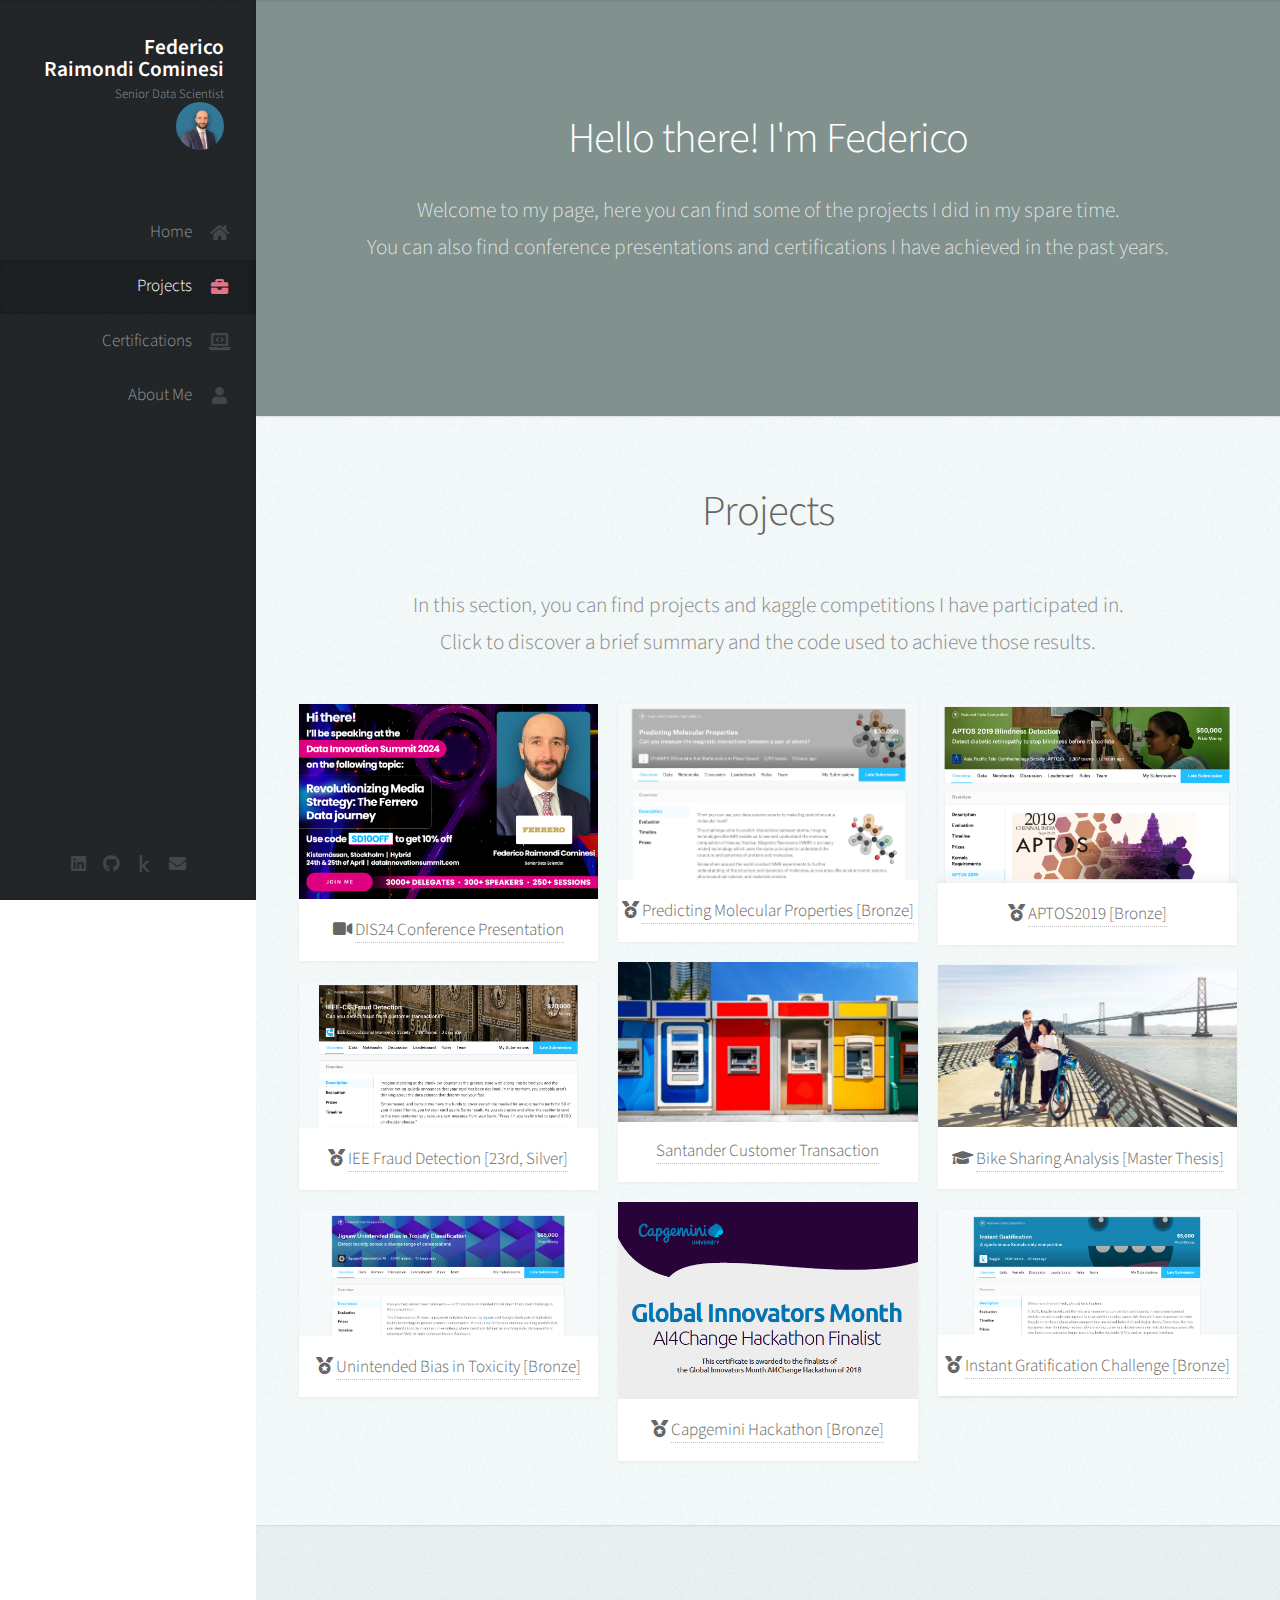
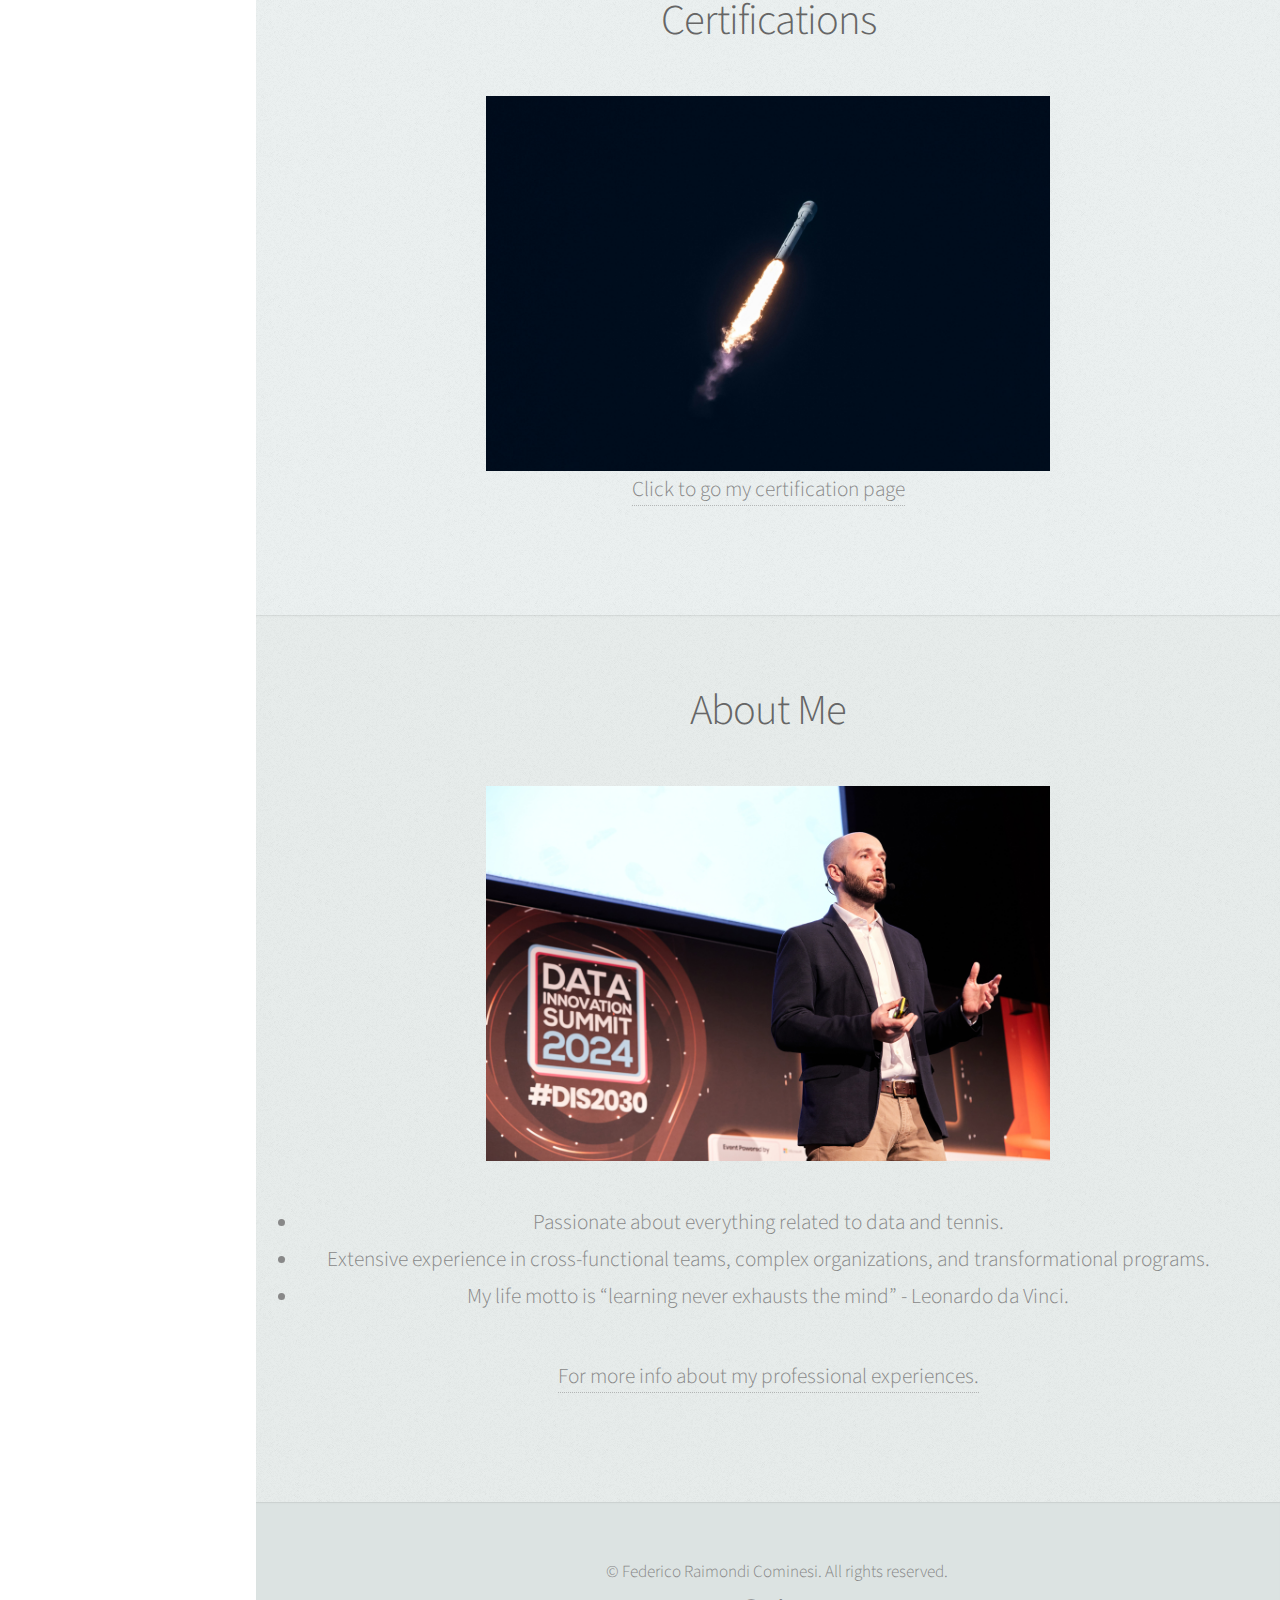
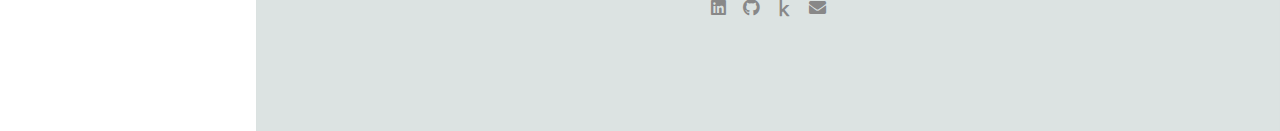
==== index.html @ 2cab25e7 "updated toggle" ====
<!DOCTYPE HTML>
<!--
	FRC's Portfolio by Federico Raimondi Cominesi.
-->
<html>
	<head>
		<title>FRC's Portfolio</title>
		<meta charset="utf-8" />
		<meta name="viewport" content="width=device-width, initial-scale=1, user-scalable=no" />
		<link rel="stylesheet" href="assets/css/main.css" />
		<link rel="icon" href="assets/images/favicon.ico" type="image/x-icon" />
	</head>
	<body class="is-preload">

		<!-- Header -->
			<div id="header">

				<div class="top">

					<!-- Logo -->
						<div id="logo">
							<h1 id="title">
								Federico <br />
								Raimondi
								Cominesi
							</h1>
							<p>Senior Data Scientist</p>
							
							<span class="image avatar48"><img src="images/frc_pic.JPG" alt="" /></span>
						</div>

					<!-- Nav -->
						<nav id="nav">
							<ul>
								<li><a href="#top" id="top-link"><span class="icon solid fa-home">Home</span></a></li>
								<li><a href="#portfolio" id="portfolio-link"><span class="icon solid fa-briefcase">Projects</span></a></li>
								<li><a href="#certification" id="certification-link"><span class="icon solid fa-laptop-code">Certifications</span></a></li>
								<li><a href="#about" id="about-link"><span class="icon solid fa-user">About Me</span></a></li>
							</ul>
						</nav>

				</div>

				<div class="bottom">

					<!-- Social Icons -->
						<ul class="icons">
							<li><a href="https://www.linkedin.com/in/federico-raimondi-cominesi/" class="icon brands fa-linkedin"><span class="label">LinkedIn</span></a></li>
							<li><a href="https://github.com/FedericoRaimondi" class="icon brands fa-github"><span class="label">Github</span></a></li>
							<li><a href="https://www.kaggle.com/raimonds1993" class="icon brands fa-kaggle"><span class="label">Kaggle</span></a></li>
							<li><a href="mailto:federico.raimondi@gsom.polimi.it" class="icon solid fa-envelope"><span class="label">Email</span></a></li>
						</ul>

				</div>

			</div>

		<!-- Main -->
			<div id="main">

				<!-- Intro -->
					<section id="top" class="one dark cover">
						<div class="container">

							<header>
								<h2><strong>Hello there! I'm Federico</strong><br /> </h2>
							
								<p>Welcome to my page, here you can find some of the projects I did in my spare time.<br />
								You can also find conference presentations and certifications I have achieved in the past years.</p>
								</p>

							</header>


						</div>
					</section>

				<!-- Portfolio -->
					<section id="portfolio" class="two">
						<div class="container">

							<header>
								<h2>Projects</h2>
							</header>

							</p>
							In this section, you can find projects and kaggle competitions I have participated in. <br />
							Click to discover a brief summary and the code used to achieve those results.
							</p>

							<div class="row">
								<div class="col-4 col-12-mobile">
									<article class="item">
										<a href="DIS24/dis24.html" class="image fit"><img src="DIS24/img/frc_speaker_dis24.png" alt="" /></a>
										<header>
										  <h3><i class="icon solid fa-video"></i> <a href="DIS24/dis24.html">DIS24 Conference Presentation</a></h3>
										</header>
									  </article>
									  <article class="item">
										<a href="kaggle_projects/IEEE-CIS_Fraud_Detection/ieee_fraud_detection.html" class="image fit"><img src="kaggle_projects/IEEE-CIS_Fraud_Detection/img/ieee.png" alt="" /></a>
										<header>
										  <h3><i class="icon solid fa-medal"></i> <a href="kaggle_projects/IEEE-CIS_Fraud_Detection/ieee_fraud_detection.html">IEE Fraud Detection [23rd, Silver]</a></h3>
										</header>
									  </article>
									  <article class="item">
										<a href="kaggle_projects/Jigsaw_Unintended_Bias_in_Toxicity_Classification/jigsaw_bias.html" class="image fit"><img src="kaggle_projects/Jigsaw_Unintended_Bias_in_Toxicity_Classification/img/jigsaw.png" alt="" /></a>
										<header>
										  <h3><i class="icon solid fa-medal"></i> <a href="kaggle_projects/Jigsaw_Unintended_Bias_in_Toxicity_Classification/jigsaw_bias.html">Unintended Bias in Toxicity [Bronze]</a></h3>
										</header>
									  </article>
								</div>
								<div class="col-4 col-12-mobile">
									<article class="item">
										<a href="kaggle_projects/Predicting_Molecular_Properties/molecular-properties.html" class="image fit"><img src="kaggle_projects/Predicting_Molecular_Properties/img/competition.png" alt="" /></a>
										<header>
										  <h3><i class="icon solid fa-medal"></i> <a href="kaggle_projects/Predicting_Molecular_Properties/molecular-properties.html">Predicting Molecular Properties [Bronze]</a></h3>
										</header>
									  </article>
									<article class="item">
										<a href="kaggle_projects/Santander_Customer_Transaction_Prediction/santander_customer_transaction.html" class="image fit"><img src="kaggle_projects/Santander_Customer_Transaction_Prediction/Exploratory_Data_Analysis/atm.png" alt="" /></a>
										<header>
											<h3><a href="kaggle_projects/Santander_Customer_Transaction_Prediction/santander_customer_transaction.html">Santander Customer Transaction</a></h3>
										  </header>
									</article>
									<article class="item">
										<a href="kaggle_projects/Capgemini_AI4Change_Hackathon/capgemini_hackathon.html" class="image fit"><img src="kaggle_projects/Capgemini_AI4Change_Hackathon/AI4Change_thumbnail.PNG" alt="" /></a>
										<header>
											<h3><i class="icon solid fa-medal"></i> <a href="kaggle_projects/Capgemini_AI4Change_Hackathon/capgemini_hackathon.html">Capgemini Hackathon [Bronze]</a></h3>
										  </header>
									</article>
								</div>
								<div class="col-4 col-12-mobile">
									<article class="item">
										<a href="kaggle_projects/APTOS2019_Blindness_Detection/aptos2019-blindness-detection.html" class="image fit"><img src="kaggle_projects/APTOS2019_Blindness_Detection/img/aptos.png" alt="" /></a>
										<header>
											<h3><i class="icon solid fa-medal"></i> <a href="kaggle_projects/APTOS2019_Blindness_Detection/aptos2019-blindness-detection.html">APTOS2019 [Bronze]</a></h3>
										  </header>
									</article>
									<article class="item">
										<a href="kaggle_projects/Bike_Sharing_Analysis/bike-sharing.html" class="image fit"><img src="kaggle_projects/Bike_Sharing_Analysis/img/Ford_GoBike.jpeg" alt="" /></a>
										<header>
										  <h3><i class="icon solid fa-graduation-cap"></i> <a href="kaggle_projects/Bike_Sharing_Analysis/bike-sharing.html">Bike Sharing Analysis [Master Thesis]</a></h3>
										</header>
									  </article>
									<article class="item">
									<article class="item">
										<a href="kaggle_projects/Kaggle_Instant_Gratification/kaggle_gratification.html" class="image fit"><img src="kaggle_projects/Kaggle_Instant_Gratification/img/instant_grat.png" alt="" /></a>
										<header>
										<h3><i class="icon solid fa-medal"></i> <a href="kaggle_projects/Kaggle_Instant_Gratification/kaggle_gratification.html">Instant Gratification Challenge [Bronze]</a></h3>
										</header>
									</article>
									<article class="item">
								</div>
							</div>

						</div>
					</section>
				
				<!-- Certification -->
				<section id="certification" class="three">
					<div class="container">

						<header>
							<h2>Certifications</h2>
						</header>

						<a href="https://www.linkedin.com/in/federico-raimondi-cominesi/details/certifications/" class="image featured"><img src="images/spacex-3.jpg" alt="" /></a>
						<p><a href="https://www.linkedin.com/in/federico-raimondi-cominesi/details/certifications/">Click to go my certification page</a>
						</p>

					</div>
				</section>

				<!-- About Me -->
					<section id="about" class="four">
						<div class="container">

							<header>
								<h2>About Me</h2>
							</header>

							<a href="https://www.linkedin.com/in/federico-raimondi-cominesi/" class="image featured"><img src="images/dis24_frc.jpg" alt="" /></a>

							<p>
								<li>Passionate about everything related to data and tennis.</li>
								<li>Extensive experience in cross-functional teams, complex organizations, and transformational programs.</li>
								<li>My life motto is “learning never exhausts the mind” - Leonardo da Vinci.</li>
							
							</p>
							<p><a href="https://www.linkedin.com/in/federico-raimondi-cominesi/details/experience/">For more info about my professional experiences.</a>
							</p>
						</div>
					</section>


			</div>

		<!-- Footer -->
			<div id="footer">

				<!-- Copyright -->
					<ul class="copyright">
						<li>&copy; Federico Raimondi Cominesi. All rights reserved.</li>
					</ul>
					<ul class="icons">
						<li><a href="https://www.linkedin.com/in/federico-raimondi-cominesi/" class="icon brands fa-linkedin"><span class="label">LinkedIn</span></a></li>
						<li><a href="https://github.com/FedericoRaimondi" class="icon brands fa-github"><span class="label">Github</span></a></li>
						<li><a href="https://www.kaggle.com/raimonds1993" class="icon brands fa-kaggle"><span class="label">Kaggle</span></a></li>
						<li><a href="mailto:federico.raimondi@gsom.polimi.it" class="icon solid fa-envelope"><span class="label">Email</span></a></li>
					</ul>

			</div>

		<!-- Scripts -->
			<script src="assets/js/jquery.min.js"></script>
			<script src="assets/js/jquery.scrolly.min.js"></script>
			<script src="assets/js/jquery.scrollex.min.js"></script>
			<script src="assets/js/browser.min.js"></script>
			<script src="assets/js/breakpoints.min.js"></script>
			<script src="assets/js/util.js"></script>
			<script src="assets/js/main.js"></script>

	</body>
</html>
---- assets/css/main.css ----
@import url("fontawesome-all.min.css");
@import url("https://fonts.googleapis.com/css?family=Source+Sans+Pro:300,300italic,400,600");

/*
	Prologue by HTML5 UP
	html5up.net | @ajlkn
	Free for personal and commercial use under the CCA 3.0 license (html5up.net/license)
*/

html, body, div, span, applet, object,
iframe, h1, h2, h3, h4, h5, h6, p, blockquote,
pre, a, abbr, acronym, address, big, cite,
code, del, dfn, em, img, ins, kbd, q, s, samp,
small, strike, strong, sub, sup, tt, var, b,
u, i, center, dl, dt, dd, ol, ul, li, fieldset,
form, label, legend, table, caption, tbody,
tfoot, thead, tr, th, td, article, aside,
canvas, details, embed, figure, figcaption,
footer, header, hgroup, menu, nav, output, ruby,
section, summary, time, mark, audio, video {
	margin: 0;
	padding: 0;
	border: 0;
	font-size: 100%;
	font: inherit;
	vertical-align: baseline;}

article, aside, details, figcaption, figure,
footer, header, hgroup, menu, nav, section {
	display: block;}

body {
	line-height: 1;
}

ol, ul {
	list-style: none;
}

blockquote, q {
	quotes: none;
}

	blockquote:before, blockquote:after, q:before, q:after {
		content: '';
		content: none;
	}

table {
	border-collapse: collapse;
	border-spacing: 0;
}

body {
	-webkit-text-size-adjust: none;
}

mark {
	background-color: transparent;
	color: inherit;
}

input::-moz-focus-inner {
	border: 0;
	padding: 0;
}

input, select, textarea {
	-moz-appearance: none;
	-webkit-appearance: none;
	-ms-appearance: none;
	appearance: none;
}

/* Basic */

	html {
		box-sizing: border-box;
	}

	*, *:before, *:after {
		box-sizing: inherit;
	}

	body {
		background: #fff;
		font-family: 'Source Sans Pro', sans-serif;
		font-size: 19pt;
		font-weight: 300;
		line-height: 1.75em;
		color: #888;
	}

		body.is-preload *, body.is-preload *:before, body.is-preload *:after {
			-moz-animation: none !important;
			-webkit-animation: none !important;
			-ms-animation: none !important;
			animation: none !important;
			-moz-transition: none !important;
			-webkit-transition: none !important;
			-ms-transition: none !important;
			transition: none !important;
		}

	input, textarea, select {
		font-family: 'Source Sans Pro', sans-serif;
		font-size: 19pt;
		font-weight: 300;
		line-height: 1.75em;
		color: #888;
	}

	h1, h2, h3, h4, h5, h6 {
		font-weight: 300;
		color: #666;
		line-height: 1.5em;
	}

	h1 a, h2 a, h3 a, h4 a, h5 a, h6 a {
		color: inherit;
		text-decoration: none;
	}

		h1 a strong, h2 a strong, h3 a strong, h4 a strong, h5 a strong, h6 a strong {
			color: #333;
		}

	h2 {
		font-size: 2em;
		letter-spacing: -1px;
	}

		h2.alt {
			color: #888;
		}

			h2.alt strong {
				color: #666;
			}

	h3 {
		font-size: 1.5em;
	}

	header {
		margin: 0 0 2em 0;
	}

		header > p {
			margin: 1em 0 0 0;
		}

	footer {
		margin: 2em 0 0 0;
	}

	strong, b {
		font-weight: 300;
		color: #666;
	}

	em, i {
		font-style: italic;
	}

	a {
		text-decoration: none;
		color: inherit;
		border-bottom: dotted 1px rgba(128, 128, 128, 0.5);
		-moz-transition: color 0.35s ease-in-out, border-bottom-color 0.35s ease-in-out;
		-webkit-transition: color 0.35s ease-in-out, border-bottom-color 0.35s ease-in-out;
		-ms-transition: color 0.35s ease-in-out, border-bottom-color 0.35s ease-in-out;
		transition: color 0.35s ease-in-out, border-bottom-color 0.35s ease-in-out;
		outline: 0;
	}

		a:hover {
			color: #E27689;
			border-bottom-color: rgba(255, 255, 255, 0);
		}

	sub {
		position: relative;
		top: 0.5em;
		font-size: 0.8em;
	}

	sup {
		position: relative;
		top: -0.5em;
		font-size: 0.8em;
	}

	hr {
		border: 0;
		border-top: solid 1px #ddd;
	}

	blockquote {
		border-left: solid 0.5em #ddd;
		padding: 1em 0 1em 2em;
		font-style: italic;
	}

	p, ul, ol, dl, table {
		margin-bottom: 2em;
	}

	br.clear {
		clear: both;
	}

/* Container */

	.container {
		margin: 0 auto;
		max-width: 100%;
		width: 1400px;
	}

		@media screen and (min-width: 961px) and (max-width: 1880px) {

			.container {
				width: 1200px;
			}

		}

		@media screen and (min-width: 961px) and (max-width: 1620px) {

			.container {
				width: 960px;
			}

		}

		@media screen and (min-width: 961px) and (max-width: 1320px) {

			.container {
				width: 100%;
			}

		}

		@media screen and (max-width: 960px) {

			.container {
				width: 100%;
			}

		}

		@media screen and (max-width: 736px) {

			.container {
				width: 100%;
			}

		}

/* Row */

	.row {
		display: flex;
		flex-wrap: wrap;
		box-sizing: border-box;
		align-items: stretch;
	}

		.row > * {
			box-sizing: border-box;
		}

		.row.gtr-uniform > * > :last-child {
			margin-bottom: 0;
		}

		.row.aln-left {
			justify-content: flex-start;
		}

		.row.aln-center {
			justify-content: center;
		}

		.row.aln-right {
			justify-content: flex-end;
		}

		.row.aln-top {
			align-items: flex-start;
		}

		.row.aln-middle {
			align-items: center;
		}

		.row.aln-bottom {
			align-items: flex-end;
		}

		.row > .imp {
			order: -1;
		}

		.row > .col-1 {
			width: 8.33333%;
		}

		.row > .off-1 {
			margin-left: 8.33333%;
		}

		.row > .col-2 {
			width: 16.66667%;
		}

		.row > .off-2 {
			margin-left: 16.66667%;
		}

		.row > .col-3 {
			width: 25%;
		}

		.row > .off-3 {
			margin-left: 25%;
		}

		.row > .col-4 {
			width: 33.33333%;
		}

		.row > .off-4 {
			margin-left: 33.33333%;
		}

		.row > .col-5 {
			width: 41.66667%;
		}

		.row > .off-5 {
			margin-left: 41.66667%;
		}

		.row > .col-6 {
			width: 50%;
		}

		.row > .off-6 {
			margin-left: 50%;
		}

		.row > .col-7 {
			width: 58.33333%;
		}

		.row > .off-7 {
			margin-left: 58.33333%;
		}

		.row > .col-8 {
			width: 66.66667%;
		}

		.row > .off-8 {
			margin-left: 66.66667%;
		}

		.row > .col-9 {
			width: 75%;
		}

		.row > .off-9 {
			margin-left: 75%;
		}

		.row > .col-10 {
			width: 83.33333%;
		}

		.row > .off-10 {
			margin-left: 83.33333%;
		}

		.row > .col-11 {
			width: 91.66667%;
		}

		.row > .off-11 {
			margin-left: 91.66667%;
		}

		.row > .col-12 {
			width: 100%;
		}

		.row > .off-12 {
			margin-left: 100%;
		}

		.row.gtr-0 {
			margin-top: 0px;
			margin-left: 0px;
		}

			.row.gtr-0 > * {
				padding: 0px 0 0 0px;
			}

			.row.gtr-0.gtr-uniform {
				margin-top: 0px;
			}

				.row.gtr-0.gtr-uniform > * {
					padding-top: 0px;
				}

		.row.gtr-25 {
			margin-top: -10px;
			margin-left: -10px;
		}

			.row.gtr-25 > * {
				padding: 10px 0 0 10px;
			}

			.row.gtr-25.gtr-uniform {
				margin-top: -10px;
			}

				.row.gtr-25.gtr-uniform > * {
					padding-top: 10px;
				}

		.row.gtr-50 {
			margin-top: -20px;
			margin-left: -20px;
		}

			.row.gtr-50 > * {
				padding: 20px 0 0 20px;
			}

			.row.gtr-50.gtr-uniform {
				margin-top: -20px;
			}

				.row.gtr-50.gtr-uniform > * {
					padding-top: 20px;
				}

		.row {
			margin-top: -40px;
			margin-left: -40px;
		}

			.row > * {
				padding: 40px 0 0 40px;
			}

			.row.gtr-uniform {
				margin-top: -40px;
			}

				.row.gtr-uniform > * {
					padding-top: 40px;
				}

		.row.gtr-150 {
			margin-top: -60px;
			margin-left: -60px;
		}

			.row.gtr-150 > * {
				padding: 60px 0 0 60px;
			}

			.row.gtr-150.gtr-uniform {
				margin-top: -60px;
			}

				.row.gtr-150.gtr-uniform > * {
					padding-top: 60px;
				}

		.row.gtr-200 {
			margin-top: -80px;
			margin-left: -80px;
		}

			.row.gtr-200 > * {
				padding: 80px 0 0 80px;
			}

			.row.gtr-200.gtr-uniform {
				margin-top: -80px;
			}

				.row.gtr-200.gtr-uniform > * {
					padding-top: 80px;
				}

		@media screen and (min-width: 961px) and (max-width: 1880px) {

			.row {
				display: flex;
				flex-wrap: wrap;
				box-sizing: border-box;
				align-items: stretch;
			}

				.row > * {
					box-sizing: border-box;
				}

				.row.gtr-uniform > * > :last-child {
					margin-bottom: 0;
				}

				.row.aln-left {
					justify-content: flex-start;
				}

				.row.aln-center {
					justify-content: center;
				}

				.row.aln-right {
					justify-content: flex-end;
				}

				.row.aln-top {
					align-items: flex-start;
				}

				.row.aln-middle {
					align-items: center;
				}

				.row.aln-bottom {
					align-items: flex-end;
				}

				.row > .imp-wide {
					order: -1;
				}

				.row > .col-1-wide {
					width: 8.33333%;
				}

				.row > .off-1-wide {
					margin-left: 8.33333%;
				}

				.row > .col-2-wide {
					width: 16.66667%;
				}

				.row > .off-2-wide {
					margin-left: 16.66667%;
				}

				.row > .col-3-wide {
					width: 25%;
				}

				.row > .off-3-wide {
					margin-left: 25%;
				}

				.row > .col-4-wide {
					width: 33.33333%;
				}

				.row > .off-4-wide {
					margin-left: 33.33333%;
				}

				.row > .col-5-wide {
					width: 41.66667%;
				}

				.row > .off-5-wide {
					margin-left: 41.66667%;
				}

				.row > .col-6-wide {
					width: 50%;
				}

				.row > .off-6-wide {
					margin-left: 50%;
				}

				.row > .col-7-wide {
					width: 58.33333%;
				}

				.row > .off-7-wide {
					margin-left: 58.33333%;
				}

				.row > .col-8-wide {
					width: 66.66667%;
				}

				.row > .off-8-wide {
					margin-left: 66.66667%;
				}

				.row > .col-9-wide {
					width: 75%;
				}

				.row > .off-9-wide {
					margin-left: 75%;
				}

				.row > .col-10-wide {
					width: 83.33333%;
				}

				.row > .off-10-wide {
					margin-left: 83.33333%;
				}

				.row > .col-11-wide {
					width: 91.66667%;
				}

				.row > .off-11-wide {
					margin-left: 91.66667%;
				}

				.row > .col-12-wide {
					width: 100%;
				}

				.row > .off-12-wide {
					margin-left: 100%;
				}

				.row.gtr-0 {
					margin-top: 0px;
					margin-left: 0px;
				}

					.row.gtr-0 > * {
						padding: 0px 0 0 0px;
					}

					.row.gtr-0.gtr-uniform {
						margin-top: 0px;
					}

						.row.gtr-0.gtr-uniform > * {
							padding-top: 0px;
						}

				.row.gtr-25 {
					margin-top: -10px;
					margin-left: -10px;
				}

					.row.gtr-25 > * {
						padding: 10px 0 0 10px;
					}

					.row.gtr-25.gtr-uniform {
						margin-top: -10px;
					}

						.row.gtr-25.gtr-uniform > * {
							padding-top: 10px;
						}

				.row.gtr-50 {
					margin-top: -20px;
					margin-left: -20px;
				}

					.row.gtr-50 > * {
						padding: 20px 0 0 20px;
					}

					.row.gtr-50.gtr-uniform {
						margin-top: -20px;
					}

						.row.gtr-50.gtr-uniform > * {
							padding-top: 20px;
						}

				.row {
					margin-top: -40px;
					margin-left: -40px;
				}

					.row > * {
						padding: 40px 0 0 40px;
					}

					.row.gtr-uniform {
						margin-top: -40px;
					}

						.row.gtr-uniform > * {
							padding-top: 40px;
						}

				.row.gtr-150 {
					margin-top: -60px;
					margin-left: -60px;
				}

					.row.gtr-150 > * {
						padding: 60px 0 0 60px;
					}

					.row.gtr-150.gtr-uniform {
						margin-top: -60px;
					}

						.row.gtr-150.gtr-uniform > * {
							padding-top: 60px;
						}

				.row.gtr-200 {
					margin-top: -80px;
					margin-left: -80px;
				}

					.row.gtr-200 > * {
						padding: 80px 0 0 80px;
					}

					.row.gtr-200.gtr-uniform {
						margin-top: -80px;
					}

						.row.gtr-200.gtr-uniform > * {
							padding-top: 80px;
						}

		}

		@media screen and (min-width: 961px) and (max-width: 1620px) {

			.row {
				display: flex;
				flex-wrap: wrap;
				box-sizing: border-box;
				align-items: stretch;
			}

				.row > * {
					box-sizing: border-box;
				}

				.row.gtr-uniform > * > :last-child {
					margin-bottom: 0;
				}

				.row.aln-left {
					justify-content: flex-start;
				}

				.row.aln-center {
					justify-content: center;
				}

				.row.aln-right {
					justify-content: flex-end;
				}

				.row.aln-top {
					align-items: flex-start;
				}

				.row.aln-middle {
					align-items: center;
				}

				.row.aln-bottom {
					align-items: flex-end;
				}

				.row > .imp-normal {
					order: -1;
				}

				.row > .col-1-normal {
					width: 8.33333%;
				}

				.row > .off-1-normal {
					margin-left: 8.33333%;
				}

				.row > .col-2-normal {
					width: 16.66667%;
				}

				.row > .off-2-normal {
					margin-left: 16.66667%;
				}

				.row > .col-3-normal {
					width: 25%;
				}

				.row > .off-3-normal {
					margin-left: 25%;
				}

				.row > .col-4-normal {
					width: 33.33333%;
				}

				.row > .off-4-normal {
					margin-left: 33.33333%;
				}

				.row > .col-5-normal {
					width: 41.66667%;
				}

				.row > .off-5-normal {
					margin-left: 41.66667%;
				}

				.row > .col-6-normal {
					width: 50%;
				}

				.row > .off-6-normal {
					margin-left: 50%;
				}

				.row > .col-7-normal {
					width: 58.33333%;
				}

				.row > .off-7-normal {
					margin-left: 58.33333%;
				}

				.row > .col-8-normal {
					width: 66.66667%;
				}

				.row > .off-8-normal {
					margin-left: 66.66667%;
				}

				.row > .col-9-normal {
					width: 75%;
				}

				.row > .off-9-normal {
					margin-left: 75%;
				}

				.row > .col-10-normal {
					width: 83.33333%;
				}

				.row > .off-10-normal {
					margin-left: 83.33333%;
				}

				.row > .col-11-normal {
					width: 91.66667%;
				}

				.row > .off-11-normal {
					margin-left: 91.66667%;
				}

				.row > .col-12-normal {
					width: 100%;
				}

				.row > .off-12-normal {
					margin-left: 100%;
				}

				.row.gtr-0 {
					margin-top: 0px;
					margin-left: 0px;
				}

					.row.gtr-0 > * {
						padding: 0px 0 0 0px;
					}

					.row.gtr-0.gtr-uniform {
						margin-top: 0px;
					}

						.row.gtr-0.gtr-uniform > * {
							padding-top: 0px;
						}

				.row.gtr-25 {
					margin-top: -10px;
					margin-left: -10px;
				}

					.row.gtr-25 > * {
						padding: 10px 0 0 10px;
					}

					.row.gtr-25.gtr-uniform {
						margin-top: -10px;
					}

						.row.gtr-25.gtr-uniform > * {
							padding-top: 10px;
						}

				.row.gtr-50 {
					margin-top: -20px;
					margin-left: -20px;
				}

					.row.gtr-50 > * {
						padding: 20px 0 0 20px;
					}

					.row.gtr-50.gtr-uniform {
						margin-top: -20px;
					}

						.row.gtr-50.gtr-uniform > * {
							padding-top: 20px;
						}

				.row {
					margin-top: -40px;
					margin-left: -40px;
				}

					.row > * {
						padding: 40px 0 0 40px;
					}

					.row.gtr-uniform {
						margin-top: -40px;
					}

						.row.gtr-uniform > * {
							padding-top: 40px;
						}

				.row.gtr-150 {
					margin-top: -60px;
					margin-left: -60px;
				}

					.row.gtr-150 > * {
						padding: 60px 0 0 60px;
					}

					.row.gtr-150.gtr-uniform {
						margin-top: -60px;
					}

						.row.gtr-150.gtr-uniform > * {
							padding-top: 60px;
						}

				.row.gtr-200 {
					margin-top: -80px;
					margin-left: -80px;
				}

					.row.gtr-200 > * {
						padding: 80px 0 0 80px;
					}

					.row.gtr-200.gtr-uniform {
						margin-top: -80px;
					}

						.row.gtr-200.gtr-uniform > * {
							padding-top: 80px;
						}

		}

		@media screen and (min-width: 961px) and (max-width: 1320px) {

			.row {
				display: flex;
				flex-wrap: wrap;
				box-sizing: border-box;
				align-items: stretch;
			}

				.row > * {
					box-sizing: border-box;
				}

				.row.gtr-uniform > * > :last-child {
					margin-bottom: 0;
				}

				.row.aln-left {
					justify-content: flex-start;
				}

				.row.aln-center {
					justify-content: center;
				}

				.row.aln-right {
					justify-content: flex-end;
				}

				.row.aln-top {
					align-items: flex-start;
				}

				.row.aln-middle {
					align-items: center;
				}

				.row.aln-bottom {
					align-items: flex-end;
				}

				.row > .imp-narrow {
					order: -1;
				}

				.row > .col-1-narrow {
					width: 8.33333%;
				}

				.row > .off-1-narrow {
					margin-left: 8.33333%;
				}

				.row > .col-2-narrow {
					width: 16.66667%;
				}

				.row > .off-2-narrow {
					margin-left: 16.66667%;
				}

				.row > .col-3-narrow {
					width: 25%;
				}

				.row > .off-3-narrow {
					margin-left: 25%;
				}

				.row > .col-4-narrow {
					width: 33.33333%;
				}

				.row > .off-4-narrow {
					margin-left: 33.33333%;
				}

				.row > .col-5-narrow {
					width: 41.66667%;
				}

				.row > .off-5-narrow {
					margin-left: 41.66667%;
				}

				.row > .col-6-narrow {
					width: 50%;
				}

				.row > .off-6-narrow {
					margin-left: 50%;
				}

				.row > .col-7-narrow {
					width: 58.33333%;
				}

				.row > .off-7-narrow {
					margin-left: 58.33333%;
				}

				.row > .col-8-narrow {
					width: 66.66667%;
				}

				.row > .off-8-narrow {
					margin-left: 66.66667%;
				}

				.row > .col-9-narrow {
					width: 75%;
				}

				.row > .off-9-narrow {
					margin-left: 75%;
				}

				.row > .col-10-narrow {
					width: 83.33333%;
				}

				.row > .off-10-narrow {
					margin-left: 83.33333%;
				}

				.row > .col-11-narrow {
					width: 91.66667%;
				}

				.row > .off-11-narrow {
					margin-left: 91.66667%;
				}

				.row > .col-12-narrow {
					width: 100%;
				}

				.row > .off-12-narrow {
					margin-left: 100%;
				}

				.row.gtr-0 {
					margin-top: 0px;
					margin-left: 0px;
				}

					.row.gtr-0 > * {
						padding: 0px 0 0 0px;
					}

					.row.gtr-0.gtr-uniform {
						margin-top: 0px;
					}

						.row.gtr-0.gtr-uniform > * {
							padding-top: 0px;
						}

				.row.gtr-25 {
					margin-top: -5px;
					margin-left: -5px;
				}

					.row.gtr-25 > * {
						padding: 5px 0 0 5px;
					}

					.row.gtr-25.gtr-uniform {
						margin-top: -5px;
					}

						.row.gtr-25.gtr-uniform > * {
							padding-top: 5px;
						}

				.row.gtr-50 {
					margin-top: -10px;
					margin-left: -10px;
				}

					.row.gtr-50 > * {
						padding: 10px 0 0 10px;
					}

					.row.gtr-50.gtr-uniform {
						margin-top: -10px;
					}

						.row.gtr-50.gtr-uniform > * {
							padding-top: 10px;
						}

				.row {
					margin-top: -20px;
					margin-left: -20px;
				}

					.row > * {
						padding: 20px 0 0 20px;
					}

					.row.gtr-uniform {
						margin-top: -20px;
					}

						.row.gtr-uniform > * {
							padding-top: 20px;
						}

				.row.gtr-150 {
					margin-top: -30px;
					margin-left: -30px;
				}

					.row.gtr-150 > * {
						padding: 30px 0 0 30px;
					}

					.row.gtr-150.gtr-uniform {
						margin-top: -30px;
					}

						.row.gtr-150.gtr-uniform > * {
							padding-top: 30px;
						}

				.row.gtr-200 {
					margin-top: -40px;
					margin-left: -40px;
				}

					.row.gtr-200 > * {
						padding: 40px 0 0 40px;
					}

					.row.gtr-200.gtr-uniform {
						margin-top: -40px;
					}

						.row.gtr-200.gtr-uniform > * {
							padding-top: 40px;
						}

		}

		@media screen and (max-width: 960px) {

			.row {
				display: flex;
				flex-wrap: wrap;
				box-sizing: border-box;
				align-items: stretch;
			}

				.row > * {
					box-sizing: border-box;
				}

				.row.gtr-uniform > * > :last-child {
					margin-bottom: 0;
				}

				.row.aln-left {
					justify-content: flex-start;
				}

				.row.aln-center {
					justify-content: center;
				}

				.row.aln-right {
					justify-content: flex-end;
				}

				.row.aln-top {
					align-items: flex-start;
				}

				.row.aln-middle {
					align-items: center;
				}

				.row.aln-bottom {
					align-items: flex-end;
				}

				.row > .imp-narrower {
					order: -1;
				}

				.row > .col-1-narrower {
					width: 8.33333%;
				}

				.row > .off-1-narrower {
					margin-left: 8.33333%;
				}

				.row > .col-2-narrower {
					width: 16.66667%;
				}

				.row > .off-2-narrower {
					margin-left: 16.66667%;
				}

				.row > .col-3-narrower {
					width: 25%;
				}

				.row > .off-3-narrower {
					margin-left: 25%;
				}

				.row > .col-4-narrower {
					width: 33.33333%;
				}

				.row > .off-4-narrower {
					margin-left: 33.33333%;
				}

				.row > .col-5-narrower {
					width: 41.66667%;
				}

				.row > .off-5-narrower {
					margin-left: 41.66667%;
				}

				.row > .col-6-narrower {
					width: 50%;
				}

				.row > .off-6-narrower {
					margin-left: 50%;
				}

				.row > .col-7-narrower {
					width: 58.33333%;
				}

				.row > .off-7-narrower {
					margin-left: 58.33333%;
				}

				.row > .col-8-narrower {
					width: 66.66667%;
				}

				.row > .off-8-narrower {
					margin-left: 66.66667%;
				}

				.row > .col-9-narrower {
					width: 75%;
				}

				.row > .off-9-narrower {
					margin-left: 75%;
				}

				.row > .col-10-narrower {
					width: 83.33333%;
				}

				.row > .off-10-narrower {
					margin-left: 83.33333%;
				}

				.row > .col-11-narrower {
					width: 91.66667%;
				}

				.row > .off-11-narrower {
					margin-left: 91.66667%;
				}

				.row > .col-12-narrower {
					width: 100%;
				}

				.row > .off-12-narrower {
					margin-left: 100%;
				}

				.row.gtr-0 {
					margin-top: 0px;
					margin-left: 0px;
				}

					.row.gtr-0 > * {
						padding: 0px 0 0 0px;
					}

					.row.gtr-0.gtr-uniform {
						margin-top: 0px;
					}

						.row.gtr-0.gtr-uniform > * {
							padding-top: 0px;
						}

				.row.gtr-25 {
					margin-top: -5px;
					margin-left: -5px;
				}

					.row.gtr-25 > * {
						padding: 5px 0 0 5px;
					}

					.row.gtr-25.gtr-uniform {
						margin-top: -5px;
					}

						.row.gtr-25.gtr-uniform > * {
							padding-top: 5px;
						}

				.row.gtr-50 {
					margin-top: -10px;
					margin-left: -10px;
				}

					.row.gtr-50 > * {
						padding: 10px 0 0 10px;
					}

					.row.gtr-50.gtr-uniform {
						margin-top: -10px;
					}

						.row.gtr-50.gtr-uniform > * {
							padding-top: 10px;
						}

				.row {
					margin-top: -20px;
					margin-left: -20px;
				}

					.row > * {
						padding: 20px 0 0 20px;
					}

					.row.gtr-uniform {
						margin-top: -20px;
					}

						.row.gtr-uniform > * {
							padding-top: 20px;
						}

				.row.gtr-150 {
					margin-top: -30px;
					margin-left: -30px;
				}

					.row.gtr-150 > * {
						padding: 30px 0 0 30px;
					}

					.row.gtr-150.gtr-uniform {
						margin-top: -30px;
					}

						.row.gtr-150.gtr-uniform > * {
							padding-top: 30px;
						}

				.row.gtr-200 {
					margin-top: -40px;
					margin-left: -40px;
				}

					.row.gtr-200 > * {
						padding: 40px 0 0 40px;
					}

					.row.gtr-200.gtr-uniform {
						margin-top: -40px;
					}

						.row.gtr-200.gtr-uniform > * {
							padding-top: 40px;
						}

		}

		@media screen and (max-width: 736px) {

			.row {
				display: flex;
				flex-wrap: wrap;
				box-sizing: border-box;
				align-items: stretch;
			}

				.row > * {
					box-sizing: border-box;
				}

				.row.gtr-uniform > * > :last-child {
					margin-bottom: 0;
				}

				.row.aln-left {
					justify-content: flex-start;
				}

				.row.aln-center {
					justify-content: center;
				}

				.row.aln-right {
					justify-content: flex-end;
				}

				.row.aln-top {
					align-items: flex-start;
				}

				.row.aln-middle {
					align-items: center;
				}

				.row.aln-bottom {
					align-items: flex-end;
				}

				.row > .imp-mobile {
					order: -1;
				}

				.row > .col-1-mobile {
					width: 8.33333%;
				}

				.row > .off-1-mobile {
					margin-left: 8.33333%;
				}

				.row > .col-2-mobile {
					width: 16.66667%;
				}

				.row > .off-2-mobile {
					margin-left: 16.66667%;
				}

				.row > .col-3-mobile {
					width: 25%;
				}

				.row > .off-3-mobile {
					margin-left: 25%;
				}

				.row > .col-4-mobile {
					width: 33.33333%;
				}

				.row > .off-4-mobile {
					margin-left: 33.33333%;
				}

				.row > .col-5-mobile {
					width: 41.66667%;
				}

				.row > .off-5-mobile {
					margin-left: 41.66667%;
				}

				.row > .col-6-mobile {
					width: 50%;
				}

				.row > .off-6-mobile {
					margin-left: 50%;
				}

				.row > .col-7-mobile {
					width: 58.33333%;
				}

				.row > .off-7-mobile {
					margin-left: 58.33333%;
				}

				.row > .col-8-mobile {
					width: 66.66667%;
				}

				.row > .off-8-mobile {
					margin-left: 66.66667%;
				}

				.row > .col-9-mobile {
					width: 75%;
				}

				.row > .off-9-mobile {
					margin-left: 75%;
				}

				.row > .col-10-mobile {
					width: 83.33333%;
				}

				.row > .off-10-mobile {
					margin-left: 83.33333%;
				}

				.row > .col-11-mobile {
					width: 91.66667%;
				}

				.row > .off-11-mobile {
					margin-left: 91.66667%;
				}

				.row > .col-12-mobile {
					width: 100%;
				}

				.row > .off-12-mobile {
					margin-left: 100%;
				}

				.row.gtr-0 {
					margin-top: 0px;
					margin-left: 0px;
				}

					.row.gtr-0 > * {
						padding: 0px 0 0 0px;
					}

					.row.gtr-0.gtr-uniform {
						margin-top: 0px;
					}

						.row.gtr-0.gtr-uniform > * {
							padding-top: 0px;
						}

				.row.gtr-25 {
					margin-top: -5px;
					margin-left: -5px;
				}

					.row.gtr-25 > * {
						padding: 5px 0 0 5px;
					}

					.row.gtr-25.gtr-uniform {
						margin-top: -5px;
					}

						.row.gtr-25.gtr-uniform > * {
							padding-top: 5px;
						}

				.row.gtr-50 {
					margin-top: -10px;
					margin-left: -10px;
				}

					.row.gtr-50 > * {
						padding: 10px 0 0 10px;
					}

					.row.gtr-50.gtr-uniform {
						margin-top: -10px;
					}

						.row.gtr-50.gtr-uniform > * {
							padding-top: 10px;
						}

				.row {
					margin-top: -20px;
					margin-left: -20px;
				}

					.row > * {
						padding: 20px 0 0 20px;
					}

					.row.gtr-uniform {
						margin-top: -20px;
					}

						.row.gtr-uniform > * {
							padding-top: 20px;
						}

				.row.gtr-150 {
					margin-top: -30px;
					margin-left: -30px;
				}

					.row.gtr-150 > * {
						padding: 30px 0 0 30px;
					}

					.row.gtr-150.gtr-uniform {
						margin-top: -30px;
					}

						.row.gtr-150.gtr-uniform > * {
							padding-top: 30px;
						}

				.row.gtr-200 {
					margin-top: -40px;
					margin-left: -40px;
				}

					.row.gtr-200 > * {
						padding: 40px 0 0 40px;
					}

					.row.gtr-200.gtr-uniform {
						margin-top: -40px;
					}

						.row.gtr-200.gtr-uniform > * {
							padding-top: 40px;
						}

		}

/* Sections/Article */

	section, article {
		margin-bottom: 3em;
	}

		section > :last-child,
		section > .container, section:last-child, article > :last-child,
		article > .container, article:last-child {
			margin-bottom: 0;
		}

		.row > section, .row > article {
			margin-bottom: 0;
		}

/* Image */

	.image {
		display: inline-block;
		border: 0;
	}

		.image img {
			display: block;
			width: 100%;
		}

		.image.avatar48 {
			width: 48px;
			height: 48px;
			border-radius: 50%;
    		overflow: hidden;
			background: #f00;
		}

			.image.avatar48 img {
				width: 48px;
				height: 48px;
			}

		.image.fit {
			display: block;
			width: 100%;
			height: 100%;
		}

		.image.featured {
			display: block;
			width: 60%;
			margin: auto auto auto auto;
		}

		.image.left {
			float: left;
			margin: 0 2em 2em 0;
		}

		.image.centered {
			display: block;
			margin: 0 0 2em 0;
		}

			.image.centered img {
				margin: 0 auto;
				width: auto;
			}

/* List */

	ul {
		list-style: disc;
		padding-left: 1em;
	}

		ul li {
			padding-left: 0.5em;
		}

	ol {
		list-style: decimal;
		padding-left: 1.25em;
	}

		ol li {
			padding-left: 0.25em;
		}

/* Icons */

	ul.icons {
		cursor: default;
		list-style: none;
		padding-left: 0;
	}

		ul.icons li {
			display: inline-block;
			padding-left: 0;
		}

		ul.icons a {
			display: inline-block;
			width: 2em;
			height: 2em;
			line-height: 2em;
			text-align: center;
			border: 0;
		}

/* Form */

	form label {
		display: block;
		text-align: left;
		margin-bottom: 0.5em;
	}

	form input[type="text"],
	form input[type="email"],
	form input[type="password"],
	form select,
	form textarea {
		position: relative;
		-webkit-appearance: none;
		display: block;
		border: 0;
		outline: 0;
		background: #fff;
		background: rgba(255, 255, 255, 0.75);
		width: 100%;
		border-radius: 0.35em;
		padding: 0.75em 1em 0.75em 1em;
		box-shadow: inset 0 0.1em 0.1em 0 rgba(0, 0, 0, 0.05);
		border: solid 1px rgba(0, 0, 0, 0.15);
		-moz-transition: all 0.35s ease-in-out;
		-webkit-transition: all 0.35s ease-in-out;
		-ms-transition: all 0.35s ease-in-out;
		transition: all 0.35s ease-in-out;
	}

		form input[type="text"]:focus,
		form input[type="email"]:focus,
		form input[type="password"]:focus,
		form select:focus,
		form textarea:focus {
			box-shadow: 0 0 2px 1px #8ebebc;
			background: #fff;
		}

	form input[type="text"],
	form input[type="email"],
	form input[type="password"],
	form select {
		line-height: 1.25em;
	}

	form textarea {
		min-height: 14em;
	}

	form ::-webkit-input-placeholder {
		color: #555 !important;
	}

	form :-moz-placeholder {
		color: #555 !important;
	}

	form ::-moz-placeholder {
		color: #555 !important;
	}

	form :-ms-input-placeholder {
		color: #555 !important;
	}

	form ::-moz-focus-inner {
		border: 0;
	}

/* Table */

	table {
		width: 100%;
		text-align: left;
	}

		table tbody tr:nth-child(2n+2) {
			background: #f4f4f4;
		}

		table td {
			padding: 0.5em 1em 0.5em 1em;
		}

		table th {
			text-align: left;
			padding: 0.5em 1em 0.5em 1em;
			color: #fff;
			background: #222729 url("images/overlay.png");
		}

		table thead {
			background: #444;
			color: #fff;
		}

		table tfoot {
			background: #eee;
		}

/* Button */

	input[type="button"],
	input[type="submit"],
	input[type="reset"],
	button,
	.button {
		position: relative;
		display: inline-block;
		border-radius: 0.35em;
		color: #fff !important;
		text-decoration: none;
		padding: 0.75em 2.5em 0.75em 2.5em;
		background-color: #8ebebc;
		border: 0;
		cursor: pointer;
		background-image: -moz-linear-gradient(top, rgba(0, 0, 0, 0), rgba(0, 0, 0, 0.15)), url("images/overlay.png");
		background-image: -webkit-linear-gradient(top, rgba(0, 0, 0, 0), rgba(0, 0, 0, 0.15)), url("images/overlay.png");
		background-image: -ms-linear-gradient(top, rgba(0, 0, 0, 0), rgba(0, 0, 0, 0.15)), url("images/overlay.png");
		background-image: linear-gradient(top, rgba(0, 0, 0, 0), rgba(0, 0, 0, 0.15)), url("images/overlay.png");
		-moz-transition: background-color 0.35s ease-in-out;
		-webkit-transition: background-color 0.35s ease-in-out;
		-ms-transition: background-color 0.35s ease-in-out;
		transition: background-color 0.35s ease-in-out;
	}

		input[type="button"]:hover,
		input[type="submit"]:hover,
		input[type="reset"]:hover,
		button:hover,
		.button:hover {
			background-color: #9ececc;
		}

		input[type="button"]:active,
		input[type="submit"]:active,
		input[type="reset"]:active,
		button:active,
		.button:active {
			background-color: #7eaeac;
		}

/* Item */

	.item {
		box-shadow: 0 0.05em 0.15em 0 rgba(0, 0, 0, 0.05);
		margin-bottom: 40px;
	}

		.item header {
			background: #fff;
			margin: 0;
			padding: 1em 0 1em 0;
			font-size: 0.8em;
		}

			.item header h3 {
				font-size: 1em;
			}

/* Icons */

	.icon {
		text-decoration: none;
		text-decoration: none;
	}

		.icon:before {
			-moz-osx-font-smoothing: grayscale;
			-webkit-font-smoothing: antialiased;
			display: inline-block;
			font-style: normal;
			font-variant: normal;
			text-rendering: auto;
			line-height: 1;
			text-transform: none !important;
			font-family: 'Font Awesome 5 Free';
			font-weight: 400;
		}

		.icon:before {
			line-height: inherit;
		}

		.icon > .label {
			display: none;
		}

		.icon.solid:before {
			font-weight: 900;
		}

		.icon.brands:before {
			font-family: 'Font Awesome 5 Brands';
		}

/* Header */

	#header {
		display: -moz-flex;
		display: -webkit-flex;
		display: -ms-flex;
		display: flex;
		-moz-flex-direction: column;
		-webkit-flex-direction: column;
		-ms-flex-direction: column;
		flex-direction: column;
		-moz-justify-content: space-between;
		-webkit-justify-content: space-between;
		-ms-justify-content: space-between;
		justify-content: space-between;
		background: #222629 url("images/overlay.png");
		box-shadow: inset -0.25em 0 0.25em 0 rgba(0, 0, 0, 0.1);
		color: #fff;
		height: 100%;
		left: 0;
		overflow-y: auto;
		position: fixed;
		text-align: right;
		top: 0;
		width: 375px;
	}

		#header .top {
			-moz-flex-grow: 1;
			-webkit-flex-grow: 1;
			-ms-flex-grow: 1;
			flex-grow: 1;
		}

		#header .bottom {
			-moz-flex-shrink: 0;
			-webkit-flex-shrink: 0;
			-ms-flex-shrink: 0;
			flex-shrink: 0;
			padding: 1.5em 0 0.75em 0;
		}

			#header .bottom > :last-child {
				margin-bottom: 0;
			}

		#header .icons {
			font-size: 0.8em;
			text-align: center;
		}

			#header .icons a {
				color: #41484c;
				-moz-transition: color 0.35s ease-in-out;
				-webkit-transition: color 0.35s ease-in-out;
				-ms-transition: color 0.35s ease-in-out;
				transition: color 0.35s ease-in-out;
			}

				#header .icons a:hover {
					color: #fff;
				}

	#logo {
		position: relative;
		margin: 1.75em 1.5em 1.5em 1.5em;
		min-height: 48px;
		cursor: default;
	}

		#logo h1 {
			position: relative;
			color: #fff;
			font-weight: 600;
			font-size: 1em;
			line-height: 1em;
		}

		#logo p {
			position: relative;
			display: block;
			font-size: 0.6em;
			color: rgba(255, 255, 255, 0.5);
			line-height: 1.25em;
			margin: 0.5em 0 0 0;
		}

		#logo .image {
			position: absolute;
			left: 0;
			top: 0;
		}

	#nav ul {
		list-style: none;
		padding-left: 0;
		margin-bottom: 0;
	}

		#nav ul li {
			padding-left: 0;
		}

			#nav ul li a {
				display: block;
				padding: 0.5em 1.5em 0.5em 1.5em;
				color: rgba(255, 255, 255, 0.5);
				text-decoration: none;
				outline: 0;
				border: 0;
				-moz-transition: none;
				-webkit-transition: none;
				-ms-transition: none;
				transition: none;
			}

				#nav ul li a span {
					position: relative;
					display: block;
					font-size: 1em;
				}

					#nav ul li a span:before {
						position: absolute;
						left: 0;
						color: #41484c;
						text-align: center;
						width: 1.25em;
						line-height: 1.75em;
					}

				#nav ul li a.active {
					background: rgba(0, 0, 0, 0.15);
					box-shadow: inset 0 0 0.25em 0 rgba(0, 0, 0, 0.125);
					color: #fff;
				}

					#nav ul li a.active span:before {
						color: #e27689;
					}

/* Footer */

	#footer {
		margin-left: 375px;
		text-align: center;
		background-color: #dce3e2;
		padding: 3em 0 4em 0;
		box-shadow: inset 0 1px 0 0 rgba(0, 0, 0, 0.05), inset 0 0.1em 0.1em 0 rgba(0, 0, 0, 0.025);
		font-size: 0.8em;
	}

		#footer .copyright {
			cursor: default;
			margin: 0;
		}

			#footer .copyright li {
				display: inline-block;
				line-height: 1em;
				border-left: solid 1px rgba(128, 128, 128, 0.35);
				padding: 0 0 0 0.5em;
				margin: 0 0 0 0.5em;
			}

				#footer .copyright li:first-child {
					border-left: 0;
					padding-left: 0;
					margin-left: 0;
				}

/* Main */

	#main {
		margin-left: 375px;
	}

		#main > section {
			margin: 0;
			overflow: hidden;
			padding: 4em 0;
			box-shadow: inset 0 1px 0 0 rgba(0, 0, 0, 0.05), inset 0 0.1em 0.1em 0 rgba(0, 0, 0, 0.025);
			text-align: center;
			background-image: url("images/overlay.png");
		}

			#main > section.dark {
				color: #ddd;
				color: rgba(255, 255, 255, 0.75);
			}

				#main > section.dark h2, #main > section.dark h3, #main > section.dark h4, #main > section.dark h5, #main > section.dark h6 {
					color: inherit;
				}

				#main > section.dark strong {
					color: #fff;
					border-color: inherit;
				}

				#main > section.dark a {
					color: #fff;
					border-color: inherit;
				}

					#main > section.dark a:hover {
						border-bottom-color: rgba(255, 255, 255, 0);
					}

			#main > section.cover {
				padding: 10em 0;
				background-size: cover;
				background-position: center center;
			}

			#main > section.one {
				background-color: #81918E;
				background-image: url("../../images/spacex-2.jpg");
				background-size: cover; /* Ensures the image covers the entire section */
				background-position: top center; /* Centers the image */
				background-repeat: no-repeat;
			}

			#main > section.two {
				background-color: #f5fafa;
			}

			#main > section.three {
				background-color: #ecf1f1;
			}

			#main > section.four {
				background-color: #e8edec;
			}

/* Wide */

	@media screen and (min-width: 961px) and (max-width: 1880px) {

		/* Basic */

			body, input, textarea, select {
				font-size: 17pt;
			}

		/* Header */

			#header {
				width: 300px;
			}

		/* Footer */

			#footer {
				margin-left: 300px;
			}

		/* Main */

			#main {
				margin-left: 300px;
			}

	}

/* Normal */

	@media screen and (min-width: 961px) and (max-width: 1620px) {

		/* Main */

			#main > section {
				padding: 3em 0;
			}

			#main section.cover {
				padding: 5em 0;
			}

	}

/* Narrow */

	@media screen and (min-width: 961px) and (max-width: 1320px) {

		/* Basic */

			body, input, textarea, select {
				font-size: 16pt;
			}

			.container {
				padding: 0 2em 0 2em;
			}

		/* Icons */

			ul.icons li a {
				width: 1.75em;
			}

		/* Item */

			.item {
				margin-bottom: 20px;
			}

		/* Header */

			#header {
				width: 20%;
			}

			#logo .image {
				position: relative;
				margin: 0 0 0.5em 0;
			}

			#nav ul li a {
				font-size: 0.8em;
				padding-top: 0.5em;
				padding-bottom: 0.5em;
			}

				#nav ul li a span {
					padding-right: 2.25em;
				}

					#nav ul li a span:before {
						left: 100%;
						margin-left: -1.25em;
						line-height: 2.25em;
					}

		/* Footer */

			#footer {
				margin-left: 20%;
			}

		/* Main */

			#main {
				margin-left: 20%;
			}

	}

/* Narrower */

	#headerToggle {
		display: none;
	}

	@media screen and (max-width: 960px) {

		/* Basic */

			html, body {
				overflow-x: hidden;
			}

			body, input, textarea, select {
				font-size: 16pt;
			}

			header br {
				display: none;
			}

			.container {
				padding: 0 2em 0 2em;
			}

		/* Item */

			.item {
				margin-bottom: 15px;
			}

		/* Icons */

			ul.icons a {
				width: 1.75em;
				font-size: 1.25em;
			}

		/* Header */

			#header {
				-moz-backface-visibility: hidden;
				-webkit-backface-visibility: hidden;
				-ms-backface-visibility: hidden;
				backface-visibility: hidden;
				-moz-transform: translateX(-275px);
				-webkit-transform: translateX(-275px);
				-ms-transform: translateX(-275px);
				transform: translateX(-275px);
				-moz-transition: -moz-transform 0.5s ease;
				-webkit-transition: -webkit-transform 0.5s ease;
				-ms-transition: -ms-transform 0.5s ease;
				transition: transform 0.5s ease;
				-webkit-overflow-scrolling: touch;
				display: block;
				height: 100%;
				left: 0;
				overflow-y: auto;
				position: fixed;
				top: 0;
				width: 275px;
				z-index: 10002;
				width: 275px;
				background: #222729 url("images/overlay.png");
				box-shadow: inset -0.25em 0 0.25em 0 rgba(0, 0, 0, 0.125);
			}

				#header .top {
					position: relative;
				}

				#header .bottom {
					border-top: solid 1px rgba(255, 255, 255, 0.05);
					box-shadow: 0 -1px 0 0 rgba(0, 0, 0, 0.15);
					padding-top: 2em;
					margin-top: 2em;
					position: relative;
				}

			#logo {
				margin: 1.5em 1.25em 1.25em 1.25em;
			}

			#nav ul li a {
				padding: 0.5em 1.25em 0.5em 1.25em;
			}

			#headerToggle {
				-moz-backface-visibility: hidden;
				-webkit-backface-visibility: hidden;
				-ms-backface-visibility: hidden;
				backface-visibility: hidden;
				-moz-transition: -moz-transform 0.5s ease;
				-webkit-transition: -webkit-transform 0.5s ease;
				-ms-transition: -ms-transform 0.5s ease;
				transition: transform 0.5s ease;
				display: block;
				height: 2.25em;
				left: 0;
				position: fixed;
				top: 0;
				width: 3.25em;
				z-index: 10001;
			}

				#headerToggle .toggle {
					text-decoration: none;
					position: absolute;
					left: 0;
					top: 0;
					width: 100%;
					height: 100%;
					outline: 0;
					border: 0;
				}

					#headerToggle .toggle:before {
						-moz-osx-font-smoothing: grayscale;
						-webkit-font-smoothing: antialiased;
						display: inline-block;
						font-style: normal;
						font-variant: normal;
						text-rendering: auto;
						line-height: 1;
						text-transform: none !important;
						font-family: 'Font Awesome 5 Free';
						font-weight: 900;
					}

					#headerToggle .toggle:before {
						text-decoration: none;
						content: '\f0c9';
						color: #fff;
						font-size: 18px;
						background: rgba(128, 136, 144, 0.5);
						border-radius: 0.35em;
						text-align: center;
						position: absolute;
						left: 0.5em;
						top: 0.5em;
						display: block;
						width: 3.25em;
						height: 2.25em;
						line-height: 2.25em;
					}

			body.header-visible #main {
				-moz-transform: translateX(275px);
				-webkit-transform: translateX(275px);
				-ms-transform: translateX(275px);
				transform: translateX(275px);
			}

			body.header-visible #headerToggle {
				-moz-transform: translateX(275px);
				-webkit-transform: translateX(275px);
				-ms-transform: translateX(275px);
				transform: translateX(275px);
			}

			body.header-visible #header {
				-moz-transform: translateX(0);
				-webkit-transform: translateX(0);
				-ms-transform: translateX(0);
				transform: translateX(0);
			}

		/* Footer */

			#footer {
				margin-left: 0;
			}

		/* Main */

			#main {
				-moz-backface-visibility: hidden;
				-webkit-backface-visibility: hidden;
				-ms-backface-visibility: hidden;
				backface-visibility: hidden;
				-moz-transition: -moz-transform 0.5s ease;
				-webkit-transition: -webkit-transform 0.5s ease;
				-ms-transition: -ms-transform 0.5s ease;
				transition: transform 0.5s ease;
				padding-bottom: 1px;
				margin-left: 0;
			}

				#main > section {
					padding: 3em 0;
				}

				#main section.cover {
					padding: 4em 0;
				}

	}

/* Mobile */

	@media screen and (max-width: 736px) {

		/* Basic */

			body, input, textarea, select {
				font-size: 14pt;
			}

			h2 {
				font-size: 1.5em;
				letter-spacing: 0;
				font-weight: 300;
			}

			.container {
				padding: 0 15px 0 15px;
			}

		/* List */

			ul.icons a {
				width: 2em;
				font-size: 1.25em;
			}

		/* Main */

			#main > section {
				padding: 2em 0;
			}

			#main section.cover {
				padding: 4em 0em;
			}

				#main section.cover header {
					padding: 0 1em;
				}

		/* Footer */

			#footer .copyright li {
				display: block;
				line-height: 1.25em;
				border: 0;
				padding: 0;
				margin: 1em 0 0 0;
			}

				#footer .copyright li:first-child {
					margin-top: 0;
				}

	}
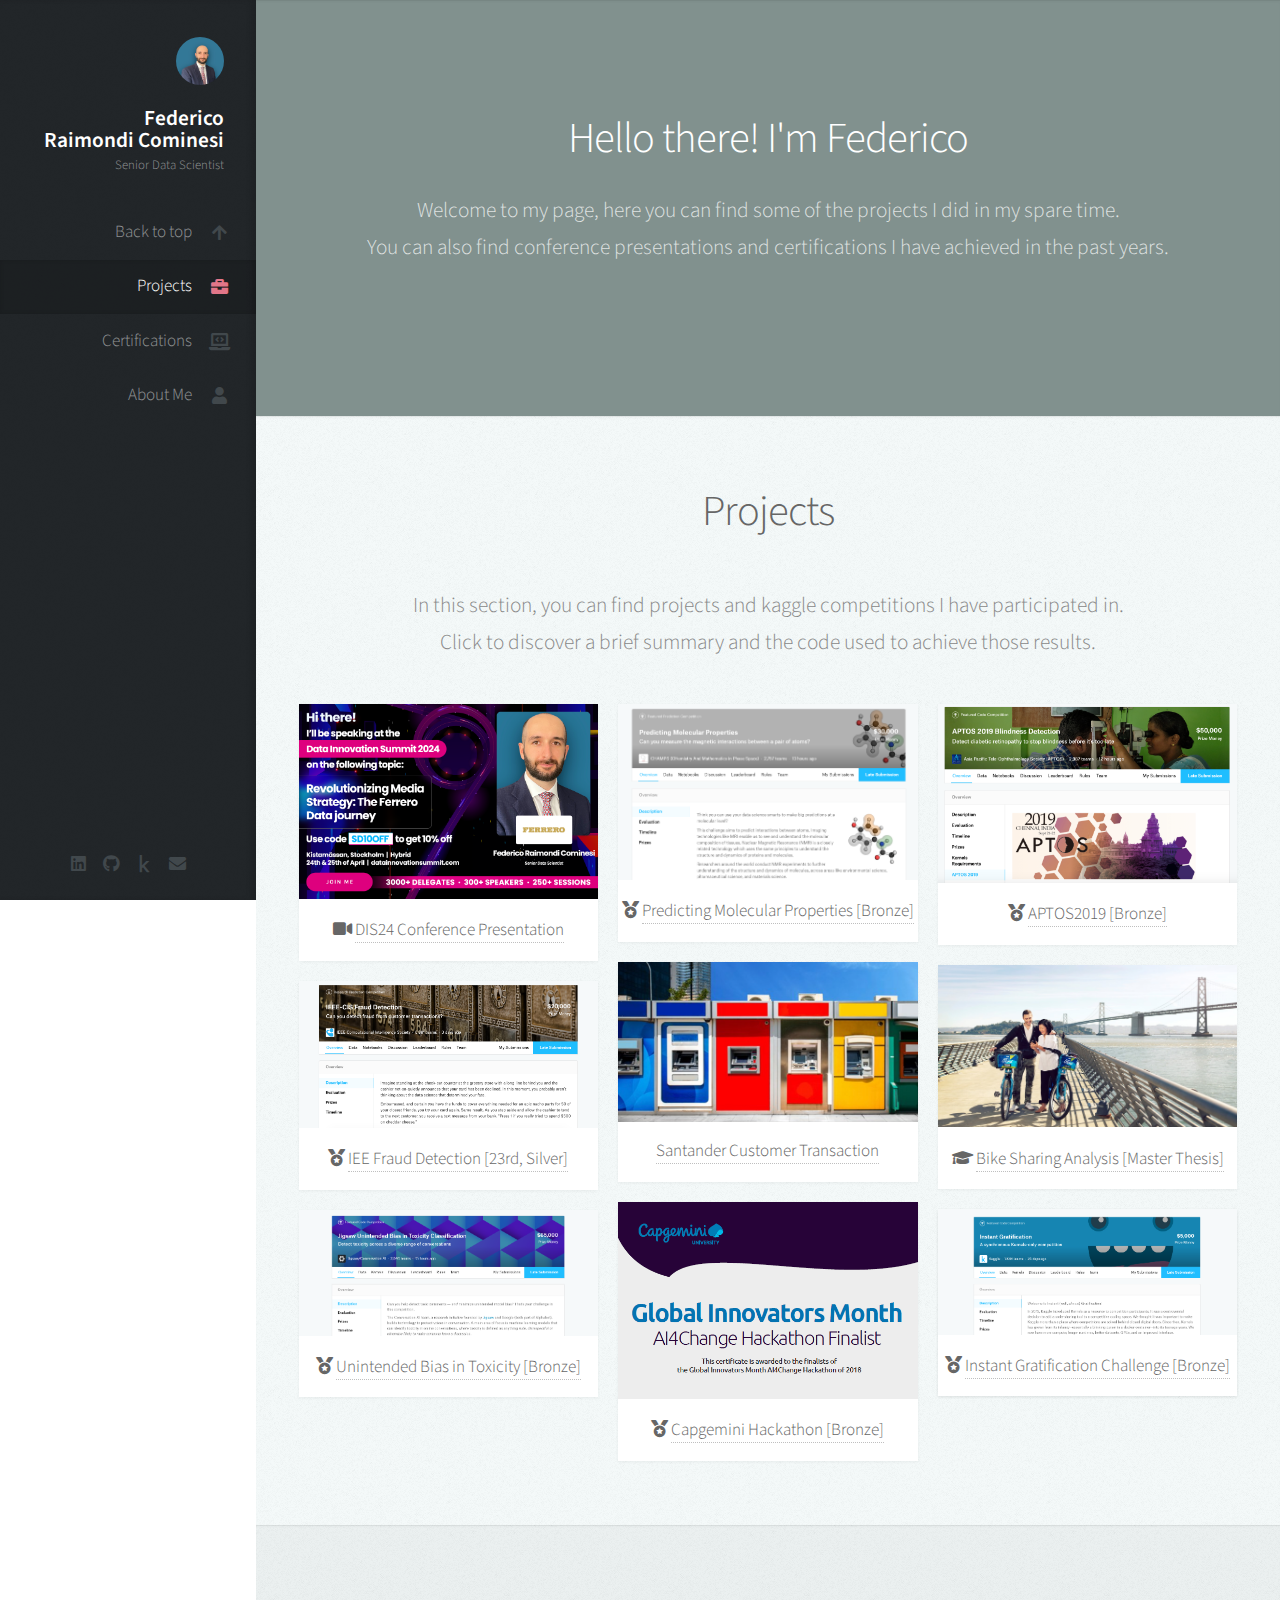
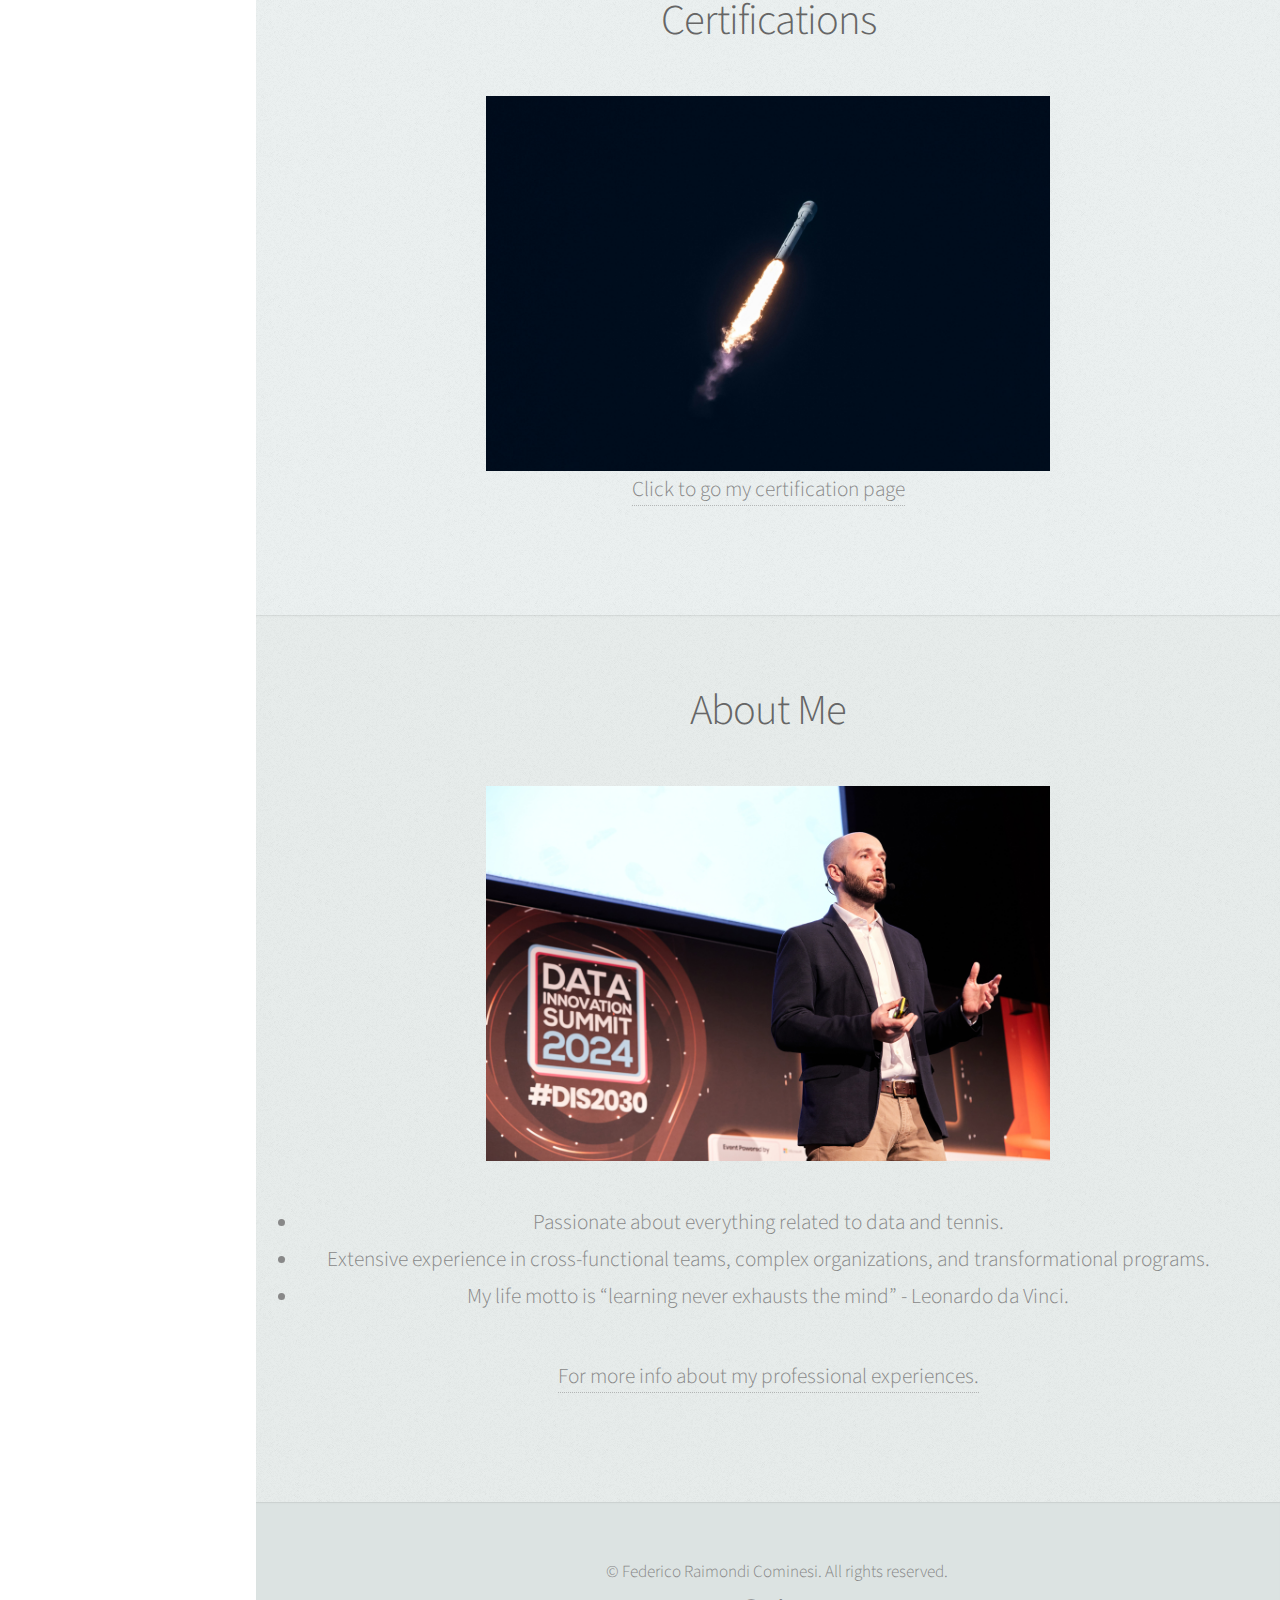
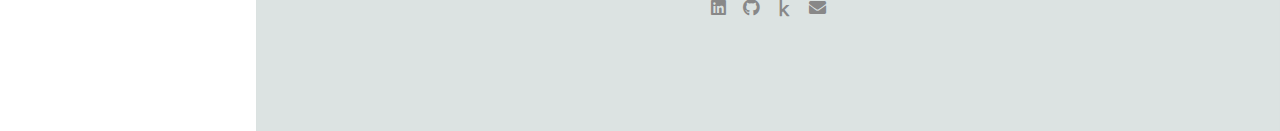
==== commit 6ffd4b49: "updated toggle functionality and home page pointer" ====
--- a/index.html
+++ b/index.html
@@ -19,20 +19,16 @@
 
 					<!-- Logo -->
 						<div id="logo">
-							<h1 id="title">
-								Federico <br />
-								Raimondi
-								Cominesi
-							</h1>
+							<span class="image avatar48"><img src="../../images/frc_pic.JPG" alt="" /></span>
+							<h1 id="title">Federico <br />
+								Raimondi Cominesi</h1>
 							<p>Senior Data Scientist</p>
-							
-							<span class="image avatar48"><img src="images/frc_pic.JPG" alt="" /></span>
 						</div>
 
 					<!-- Nav -->
 						<nav id="nav">
 							<ul>
-								<li><a href="#top" id="top-link"><span class="icon solid fa-home">Home</span></a></li>
+								<li><a href="#top" id="top-link"><span class="icon solid fa-arrow-up">Back to top</span></a></li>
 								<li><a href="#portfolio" id="portfolio-link"><span class="icon solid fa-briefcase">Projects</span></a></li>
 								<li><a href="#certification" id="certification-link"><span class="icon solid fa-laptop-code">Certifications</span></a></li>
 								<li><a href="#about" id="about-link"><span class="icon solid fa-user">About Me</span></a></li>
@@ -172,25 +168,25 @@
 				</section>
 
 				<!-- About Me -->
-					<section id="about" class="four">
-						<div class="container">
-
-							<header>
-								<h2>About Me</h2>
-							</header>
-
-							<a href="https://www.linkedin.com/in/federico-raimondi-cominesi/" class="image featured"><img src="images/dis24_frc.jpg" alt="" /></a>
-
-							<p>
-								<li>Passionate about everything related to data and tennis.</li>
-								<li>Extensive experience in cross-functional teams, complex organizations, and transformational programs.</li>
-								<li>My life motto is “learning never exhausts the mind” - Leonardo da Vinci.</li>
-							
-							</p>
-							<p><a href="https://www.linkedin.com/in/federico-raimondi-cominesi/details/experience/">For more info about my professional experiences.</a>
-							</p>
-						</div>
-					</section>
+				<section id="about" class="four">
+					<div class="container">
+
+						<header>
+							<h2>About Me</h2>
+						</header>
+
+						<a href="https://www.linkedin.com/in/federico-raimondi-cominesi/" class="image featured"><img src="images/dis24_frc.jpg" alt="" /></a>
+
+						<p>
+							<li>Passionate about everything related to data and tennis.</li>
+							<li>Extensive experience in cross-functional teams, complex organizations, and transformational programs.</li>
+							<li>My life motto is “learning never exhausts the mind” - Leonardo da Vinci.</li>
+						
+						</p>
+						<p><a href="https://www.linkedin.com/in/federico-raimondi-cominesi/details/experience/">For more info about my professional experiences.</a>
+						</p>
+					</div>
+				</section>
 
 
 			</div>
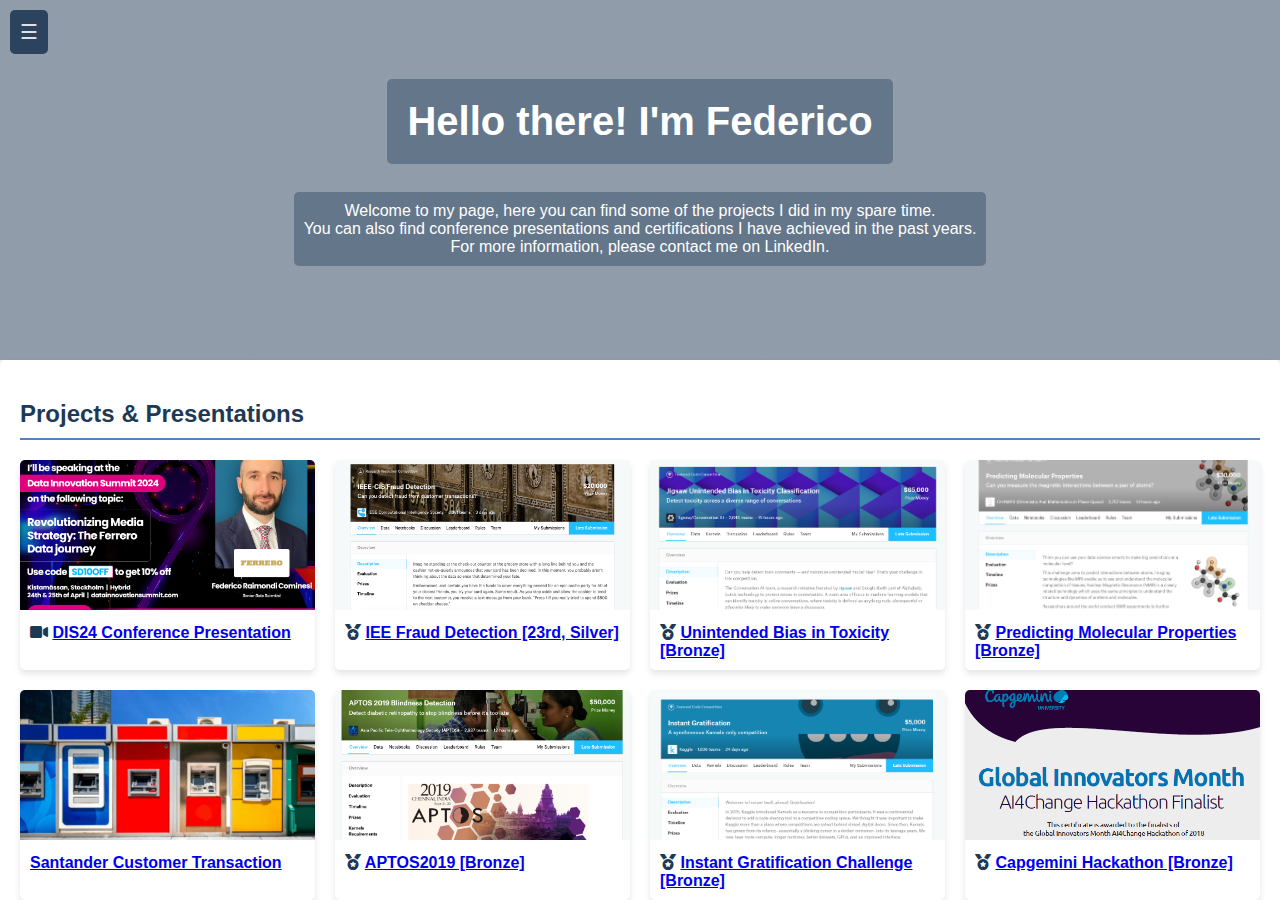
==== commit efbbc188: "changed website stile" ====
--- a/index.html
+++ b/index.html
@@ -1,220 +1,429 @@
-<!DOCTYPE HTML>
-<!--
-	FRC's Portfolio by Federico Raimondi Cominesi.
--->
-<html>
-	<head>
-		<title>FRC's Portfolio</title>
-		<meta charset="utf-8" />
-		<meta name="viewport" content="width=device-width, initial-scale=1, user-scalable=no" />
-		<link rel="stylesheet" href="assets/css/main.css" />
-		<link rel="icon" href="assets/images/favicon.ico" type="image/x-icon" />
-	</head>
-	<body class="is-preload">
-
-		<!-- Header -->
-			<div id="header">
-
-				<div class="top">
-
-					<!-- Logo -->
-						<div id="logo">
-							<span class="image avatar48"><img src="../../images/frc_pic.JPG" alt="" /></span>
-							<h1 id="title">Federico <br />
-								Raimondi Cominesi</h1>
-							<p>Senior Data Scientist</p>
-						</div>
-
-					<!-- Nav -->
-						<nav id="nav">
-							<ul>
-								<li><a href="#top" id="top-link"><span class="icon solid fa-arrow-up">Back to top</span></a></li>
-								<li><a href="#portfolio" id="portfolio-link"><span class="icon solid fa-briefcase">Projects</span></a></li>
-								<li><a href="#certification" id="certification-link"><span class="icon solid fa-laptop-code">Certifications</span></a></li>
-								<li><a href="#about" id="about-link"><span class="icon solid fa-user">About Me</span></a></li>
-							</ul>
-						</nav>
-
-				</div>
-
-				<div class="bottom">
-
-					<!-- Social Icons -->
-						<ul class="icons">
-							<li><a href="https://www.linkedin.com/in/federico-raimondi-cominesi/" class="icon brands fa-linkedin"><span class="label">LinkedIn</span></a></li>
-							<li><a href="https://github.com/FedericoRaimondi" class="icon brands fa-github"><span class="label">Github</span></a></li>
-							<li><a href="https://www.kaggle.com/raimonds1993" class="icon brands fa-kaggle"><span class="label">Kaggle</span></a></li>
-							<li><a href="mailto:federico.raimondi@gsom.polimi.it" class="icon solid fa-envelope"><span class="label">Email</span></a></li>
-						</ul>
-
-				</div>
-
-			</div>
-
-		<!-- Main -->
-			<div id="main">
-
-				<!-- Intro -->
-					<section id="top" class="one dark cover">
-						<div class="container">
-
-							<header>
-								<h2><strong>Hello there! I'm Federico</strong><br /> </h2>
-							
-								<p>Welcome to my page, here you can find some of the projects I did in my spare time.<br />
-								You can also find conference presentations and certifications I have achieved in the past years.</p>
-								</p>
-
-							</header>
-
-
-						</div>
-					</section>
-
-				<!-- Portfolio -->
-					<section id="portfolio" class="two">
-						<div class="container">
-
-							<header>
-								<h2>Projects</h2>
-							</header>
-
-							</p>
-							In this section, you can find projects and kaggle competitions I have participated in. <br />
-							Click to discover a brief summary and the code used to achieve those results.
-							</p>
-
-							<div class="row">
-								<div class="col-4 col-12-mobile">
-									<article class="item">
-										<a href="DIS24/dis24.html" class="image fit"><img src="DIS24/img/frc_speaker_dis24.png" alt="" /></a>
-										<header>
-										  <h3><i class="icon solid fa-video"></i> <a href="DIS24/dis24.html">DIS24 Conference Presentation</a></h3>
-										</header>
-									  </article>
-									  <article class="item">
-										<a href="kaggle_projects/IEEE-CIS_Fraud_Detection/ieee_fraud_detection.html" class="image fit"><img src="kaggle_projects/IEEE-CIS_Fraud_Detection/img/ieee.png" alt="" /></a>
-										<header>
-										  <h3><i class="icon solid fa-medal"></i> <a href="kaggle_projects/IEEE-CIS_Fraud_Detection/ieee_fraud_detection.html">IEE Fraud Detection [23rd, Silver]</a></h3>
-										</header>
-									  </article>
-									  <article class="item">
-										<a href="kaggle_projects/Jigsaw_Unintended_Bias_in_Toxicity_Classification/jigsaw_bias.html" class="image fit"><img src="kaggle_projects/Jigsaw_Unintended_Bias_in_Toxicity_Classification/img/jigsaw.png" alt="" /></a>
-										<header>
-										  <h3><i class="icon solid fa-medal"></i> <a href="kaggle_projects/Jigsaw_Unintended_Bias_in_Toxicity_Classification/jigsaw_bias.html">Unintended Bias in Toxicity [Bronze]</a></h3>
-										</header>
-									  </article>
-								</div>
-								<div class="col-4 col-12-mobile">
-									<article class="item">
-										<a href="kaggle_projects/Predicting_Molecular_Properties/molecular-properties.html" class="image fit"><img src="kaggle_projects/Predicting_Molecular_Properties/img/competition.png" alt="" /></a>
-										<header>
-										  <h3><i class="icon solid fa-medal"></i> <a href="kaggle_projects/Predicting_Molecular_Properties/molecular-properties.html">Predicting Molecular Properties [Bronze]</a></h3>
-										</header>
-									  </article>
-									<article class="item">
-										<a href="kaggle_projects/Santander_Customer_Transaction_Prediction/santander_customer_transaction.html" class="image fit"><img src="kaggle_projects/Santander_Customer_Transaction_Prediction/Exploratory_Data_Analysis/atm.png" alt="" /></a>
-										<header>
-											<h3><a href="kaggle_projects/Santander_Customer_Transaction_Prediction/santander_customer_transaction.html">Santander Customer Transaction</a></h3>
-										  </header>
-									</article>
-									<article class="item">
-										<a href="kaggle_projects/Capgemini_AI4Change_Hackathon/capgemini_hackathon.html" class="image fit"><img src="kaggle_projects/Capgemini_AI4Change_Hackathon/AI4Change_thumbnail.PNG" alt="" /></a>
-										<header>
-											<h3><i class="icon solid fa-medal"></i> <a href="kaggle_projects/Capgemini_AI4Change_Hackathon/capgemini_hackathon.html">Capgemini Hackathon [Bronze]</a></h3>
-										  </header>
-									</article>
-								</div>
-								<div class="col-4 col-12-mobile">
-									<article class="item">
-										<a href="kaggle_projects/APTOS2019_Blindness_Detection/aptos2019-blindness-detection.html" class="image fit"><img src="kaggle_projects/APTOS2019_Blindness_Detection/img/aptos.png" alt="" /></a>
-										<header>
-											<h3><i class="icon solid fa-medal"></i> <a href="kaggle_projects/APTOS2019_Blindness_Detection/aptos2019-blindness-detection.html">APTOS2019 [Bronze]</a></h3>
-										  </header>
-									</article>
-									<article class="item">
-										<a href="kaggle_projects/Bike_Sharing_Analysis/bike-sharing.html" class="image fit"><img src="kaggle_projects/Bike_Sharing_Analysis/img/Ford_GoBike.jpeg" alt="" /></a>
-										<header>
-										  <h3><i class="icon solid fa-graduation-cap"></i> <a href="kaggle_projects/Bike_Sharing_Analysis/bike-sharing.html">Bike Sharing Analysis [Master Thesis]</a></h3>
-										</header>
-									  </article>
-									<article class="item">
-									<article class="item">
-										<a href="kaggle_projects/Kaggle_Instant_Gratification/kaggle_gratification.html" class="image fit"><img src="kaggle_projects/Kaggle_Instant_Gratification/img/instant_grat.png" alt="" /></a>
-										<header>
-										<h3><i class="icon solid fa-medal"></i> <a href="kaggle_projects/Kaggle_Instant_Gratification/kaggle_gratification.html">Instant Gratification Challenge [Bronze]</a></h3>
-										</header>
-									</article>
-									<article class="item">
-								</div>
-							</div>
-
-						</div>
-					</section>
-				
-				<!-- Certification -->
-				<section id="certification" class="three">
-					<div class="container">
-
-						<header>
-							<h2>Certifications</h2>
-						</header>
-
-						<a href="https://www.linkedin.com/in/federico-raimondi-cominesi/details/certifications/" class="image featured"><img src="images/spacex-3.jpg" alt="" /></a>
-						<p><a href="https://www.linkedin.com/in/federico-raimondi-cominesi/details/certifications/">Click to go my certification page</a>
-						</p>
-
-					</div>
-				</section>
-
-				<!-- About Me -->
-				<section id="about" class="four">
-					<div class="container">
-
-						<header>
-							<h2>About Me</h2>
-						</header>
-
-						<a href="https://www.linkedin.com/in/federico-raimondi-cominesi/" class="image featured"><img src="images/dis24_frc.jpg" alt="" /></a>
-
-						<p>
-							<li>Passionate about everything related to data and tennis.</li>
-							<li>Extensive experience in cross-functional teams, complex organizations, and transformational programs.</li>
-							<li>My life motto is “learning never exhausts the mind” - Leonardo da Vinci.</li>
-						
-						</p>
-						<p><a href="https://www.linkedin.com/in/federico-raimondi-cominesi/details/experience/">For more info about my professional experiences.</a>
-						</p>
-					</div>
-				</section>
-
-
-			</div>
-
-		<!-- Footer -->
-			<div id="footer">
-
-				<!-- Copyright -->
-					<ul class="copyright">
-						<li>&copy; Federico Raimondi Cominesi. All rights reserved.</li>
-					</ul>
-					<ul class="icons">
-						<li><a href="https://www.linkedin.com/in/federico-raimondi-cominesi/" class="icon brands fa-linkedin"><span class="label">LinkedIn</span></a></li>
-						<li><a href="https://github.com/FedericoRaimondi" class="icon brands fa-github"><span class="label">Github</span></a></li>
-						<li><a href="https://www.kaggle.com/raimonds1993" class="icon brands fa-kaggle"><span class="label">Kaggle</span></a></li>
-						<li><a href="mailto:federico.raimondi@gsom.polimi.it" class="icon solid fa-envelope"><span class="label">Email</span></a></li>
-					</ul>
-
-			</div>
-
-		<!-- Scripts -->
-			<script src="assets/js/jquery.min.js"></script>
-			<script src="assets/js/jquery.scrolly.min.js"></script>
-			<script src="assets/js/jquery.scrollex.min.js"></script>
-			<script src="assets/js/browser.min.js"></script>
-			<script src="assets/js/breakpoints.min.js"></script>
-			<script src="assets/js/util.js"></script>
-			<script src="assets/js/main.js"></script>
-
-	</body>
+<!DOCTYPE html>
+<html lang="en">
+<head>
+    <meta charset="UTF-8">
+    <meta name="viewport" content="width=device-width, initial-scale=1.0">
+    <title>FRC's Portfolio</title>
+    <link rel="stylesheet" href="https://cdnjs.cloudflare.com/ajax/libs/font-awesome/6.0.0-beta3/css/all.min.css">
+    <link rel="icon" href="assets/images/favicon.ico" type="image/x-icon" />
+    <style>
+        :root {
+            --navy-blue: #1d3956;
+            --dark-blue: #001f3f;
+            --light-grey: #f0f0f0;
+            --white: #ffffff;
+            --accent-blue: #5084c0;
+        }
+        body {
+            font-family: 'Arial', sans-serif;
+            margin: 0;
+            padding: 0;
+            background-color: var(--light-grey);
+            color: var(--navy-blue);
+        }
+        .container {
+            display: flex;
+            min-height: 100vh;
+        }
+        .nav {
+            width: 200px;
+            background-color: var(--navy-blue);
+            color: var(--white);
+            padding: 0px;
+            position: fixed;
+            height: 100%;
+            left: -200px;
+            transition: left 0.3s;
+            z-index: 1000;
+            display: flex;
+            flex-direction: column;
+            justify-content: space-between;
+        }
+
+        @media (max-width: 768px) {
+            .nav {
+            width: 30%;
+            left: -30%;
+            }
+        }
+        .nav.open {
+            left: 0;
+        }
+        .nav-content {
+            display: flex;
+            flex-direction: column;
+            align-items: center;
+        }
+        .nav-profile {
+            width: 65px;
+            height: 65px;
+            border-radius: 50%;
+            overflow: hidden;
+            margin-top: 30px;
+            margin-bottom: 0px;
+            display: flex;
+            align-items: center;
+            justify-content: center;
+        }
+        .nav-profile img {
+            width: 100%;
+            height: 100%;
+            object-fit: cover;
+        }
+        .nav a {
+            display: block;
+            color: var(--white);
+            text-decoration: none;
+            padding: 10px 0;
+            font-size: 16px;
+            transition: color 0.3s;
+        }
+        .nav a:hover {
+            color: var(--accent-blue);
+        }
+        .toggle-nav {
+            position: fixed;
+            left: 10px;
+            top: 10px;
+            z-index: 1001;
+            background-color: var(--dark-blue);
+            color: var(--white);
+            border: none;
+            padding: 10px;
+            cursor: pointer;
+            font-size: 20px;
+            border-radius: 5px;
+            opacity: 0.7;
+        }
+        .main-content {
+            flex-grow: 1;
+            padding: 0px;
+            margin-left: 0px;
+            width: 100%;
+            height: 100vh;
+            transition: margin-left 0.3s;
+            overflow-x: hidden;
+        }
+        .main-content.nav-open {
+            margin-left: 200px;
+        }
+
+        @media (max-width: 768px) {
+            .main-content.nav-open {
+            margin-left: 30%;
+            }
+        }
+        .hero {
+            height: 40vh;
+            background-image: linear-gradient(rgba(0, 31, 63, 0.4), rgba(0, 31, 63, 0.4)), url('/images/valtellina.png');
+            background-size: cover;
+            background-position: center;
+            display: flex;
+            flex-direction: column; /* Ensure elements are stacked vertically */
+            align-items: center;
+            justify-content: center;
+            color: var(--white);
+            text-align: center;
+        }
+        .hero h1 {
+            font-size: 2.5em;
+            background-color: rgba(0, 31, 63, 0.3);
+            padding: 20px;
+            border-radius: 5px;
+            margin: 0; /* Remove default margin */
+        }
+        .hero p {
+            background-color: rgba(0, 31, 63, 0.3);
+            padding: 10px;
+            border-radius: 5px;
+            margin-top: 10px; /* Add some space between h1 and p */
+        }
+
+        @media (max-width: 768px) {
+            .hero h1 {
+            font-size: 1.8em;
+            }
+            .hero p {
+            font-size: 0.9em;
+            }
+        }
+        .section {
+            margin-bottom: 20px;
+            background-color: var(--white);
+            padding: 20px;
+            border-radius: 5px;
+            box-shadow: 0 4px 6px rgba(0, 0, 0, 0.1);
+        }
+        .section h2 {
+            color: var(--navy-blue);
+            border-bottom: 2px solid var(--accent-blue);
+            padding-bottom: 10px;
+        }
+        .projects {
+            display: grid;
+            grid-template-columns: repeat(auto-fit, minmax(250px, 1fr));
+            gap: 20px;
+        }
+        .project {
+            background-color: var(--white);
+            border-radius: 5px;
+            overflow: hidden;
+            box-shadow: 0 4px 6px rgba(0, 0, 0, 0.1);
+            transition: transform 0.3s;
+        }
+        .project:hover {
+            transform: translateY(-5px);
+        }
+        .project img {
+            width: 100%;
+            height: 150px;
+            object-fit: cover;
+        }
+        .project h3 {
+            padding: 10px;
+            margin: 0;
+            color: var(--navy-blue);
+            font-size: 1em; /* Reduced the title size */
+        }
+        .certifications {
+            display: grid;
+            gap: 5px;
+        }
+        .certification {
+            display: flex;
+            align-items: center;
+            background-color: var(--white);
+            padding: 10px;
+            border-radius: 5px;
+            text-decoration: none;
+            color: var(--navy-blue);
+            transition: background-color 0.3s;
+        }
+        .certification:hover {
+            background-color: var(--light-grey);
+        }
+        .certification img {
+            width: 50px;
+            height: 50px;
+            margin-right: 10px;
+            border-radius: 0%;
+            object-fit: contain;
+        }
+        .about {
+            display: flex;
+            flex-wrap: wrap;
+            gap: 20px;
+        }
+        .about img {
+            width: 200px;
+            height: 200px;
+            border-radius: 20%;
+            object-fit: cover;
+            border: 0px solid var(--navy-blue);
+        }
+        .about ul {
+            list-style-type: none;
+            padding: 0;
+        }
+        .about li {
+            margin-bottom: 15px;
+            display: flex;
+            align-items: center;
+        }
+        .about li::before {
+            content: '';
+            display: inline-block;
+            width: 24px;
+            height: 24px;
+            margin-right: 10px;
+            background-size: contain;
+            background-repeat: no-repeat;
+            font-family: "Font Awesome 5 Free";
+            font-weight: 900;
+            color: var(--dark-blue);
+            display: flex;
+            align-items: center;
+            justify-content: center;
+        }
+        .about li:nth-child(1)::before {
+            content: "\f433";
+        }
+        .about li:nth-child(2)::before {
+            content: "\f0c0";
+        }
+        .about li:nth-child(3)::before {
+            font-family: "Font Awesome 5 Brands";
+            content: "\f3c6";
+        }
+        .icons-link {
+            display: flex;
+            align-items: center;
+            justify-content: center;
+            margin-top: 20px;
+        }
+        .icons-link svg {
+            width: 24px;
+            height: 24px;
+            fill: var(--white);
+        }
+    </style>
+</head>
+<body>
+    <div class="container">
+        <button class="toggle-nav" onclick="toggleNav()">☰</button>
+        <nav class="nav" id="nav">
+            <div class="nav-content">
+                <div class="nav-profile">
+                    <a href="#home">
+                        <img src="/images/frc_pic.JPG" alt="Profile Picture">
+                    </a>
+                </div>
+                <p style="text-align: center;">
+                    <a href="#home" style="color: var(--white); text-decoration: none;">
+                        <strong>Federico<br/>Raimondi Cominesi</strong>
+                        <br/><em style="font-size: 0.9em;">Senior Data Scientist</em>
+                    </a>
+                </p>
+                <a href="#home">Home</a>
+                <a href="#projects">Projects</a>
+                <a href="#certifications">Certifications</a>
+                <a href="#about">About Me</a>
+            </div>
+            <div class="icons-link" style="gap: 15px;">
+                <a href="https://www.linkedin.com/in/federico-raimondi-cominesi/" target="_blank" rel="noopener noreferrer">
+                    <i class="fab fa-linkedin"></i>
+                </a>
+                <a href="https://github.com/FedericoRaimondi" target="_blank" rel="noopener noreferrer">
+                    <i class="fab fa-github"></i>
+                </a>
+                <a href="https://www.kaggle.com/raimonds1993" target="_blank" rel="noopener noreferrer">
+                    <i class="fab fa-kaggle"></i>
+                </a>
+                <a href="mailto:federico.raimondi@gsom.polimi.it" target="_blank" rel="noopener noreferrer">
+                    <i class="fas fa-envelope"></i>
+                </a>
+            </div>
+        </nav>
+        <main class="main-content" id="main-content">
+            <section id="home" class="hero">
+                <h1>Hello there! I'm Federico</h1>
+                <br />
+                <p>Welcome to my page, here you can find some of the projects I did in my spare time.<br />
+                You can also find conference presentations and certifications I have achieved in the past years.<br />
+                For more information, please contact me on LinkedIn.</p>
+            </section>
+            <section id="projects" class="section">
+                <h2>Projects & Presentations</h2>
+                <div class="projects">
+                    <div class="project">
+                        <a href="DIS24/dis24.html" class="image fit"><img src="DIS24/img/frc_speaker_dis24.png" alt="DIS24"/></a>
+                        <h3><i class="fas fa-video"></i> <a href="DIS24/dis24.html">DIS24 Conference Presentation</a></h3>
+                    </div>
+                    <div class="project">
+                        <article class="item">
+                        <a href="kaggle_projects/IEEE-CIS_Fraud_Detection/ieee_fraud_detection.html" class="image fit"><img src="kaggle_projects/IEEE-CIS_Fraud_Detection/img/ieee.png" alt="IEE" /></a>
+                        <header>
+                        <h3><i class="fas fa-medal"></i> <a href="kaggle_projects/IEEE-CIS_Fraud_Detection/ieee_fraud_detection.html">IEE Fraud Detection [23rd, Silver]</a></h3>
+                        </header>
+                    </div>
+                    <div class="project">
+                        <a href="kaggle_projects/Jigsaw_Unintended_Bias_in_Toxicity_Classification/jigsaw_bias.html" class="image fit"><img src="kaggle_projects/Jigsaw_Unintended_Bias_in_Toxicity_Classification/img/jigsaw.png" alt="Jigsaw" /></a>
+                        <header>
+                        <h3><i class="fas fa-medal"></i> <a href="kaggle_projects/Jigsaw_Unintended_Bias_in_Toxicity_Classification/jigsaw_bias.html">Unintended Bias in Toxicity [Bronze]</a></h3>
+                        </header>
+                    </div>
+                    <div class="project">
+                        <a href="kaggle_projects/Predicting_Molecular_Properties/molecular-properties.html" class="image fit"><img src="kaggle_projects/Predicting_Molecular_Properties/img/competition.png" alt="" /></a>
+                        <header>
+                        <h3><i class="fas fa-medal"></i> <a href="kaggle_projects/Predicting_Molecular_Properties/molecular-properties.html">Predicting Molecular Properties [Bronze]</a></h3>
+                        </header>
+                    </div>
+                    <div class="project">
+                        <a href="kaggle_projects/Santander_Customer_Transaction_Prediction/santander_customer_transaction.html" class="image fit"><img src="kaggle_projects/Santander_Customer_Transaction_Prediction/Exploratory_Data_Analysis/atm.png" alt="" /></a>
+                        <header>
+                        <h3><a href="kaggle_projects/Santander_Customer_Transaction_Prediction/santander_customer_transaction.html">Santander Customer Transaction</a></h3>
+                        </header>
+                    </div>
+                    <div class="project">
+                        <a href="kaggle_projects/APTOS2019_Blindness_Detection/aptos2019-blindness-detection.html" class="image fit"><img src="kaggle_projects/APTOS2019_Blindness_Detection/img/aptos.png" alt="" /></a>
+                        <header>
+                        <h3><i class="fas fa-medal"></i> <a href="kaggle_projects/APTOS2019_Blindness_Detection/aptos2019-blindness-detection.html">APTOS2019 [Bronze]</a></h3>
+                        </header>
+                    </div>
+                    <div class="project">
+                        <a href="kaggle_projects/Kaggle_Instant_Gratification/kaggle_gratification.html" class="image fit"><img src="kaggle_projects/Kaggle_Instant_Gratification/img/instant_grat.png" alt="" /></a>
+                        <header>
+                        <h3><i class="fas fa-medal"></i> <a href="kaggle_projects/Kaggle_Instant_Gratification/kaggle_gratification.html">Instant Gratification Challenge [Bronze]</a></h3>
+                        </header>
+                    </div>
+                    <div class="project">
+                        <a href="kaggle_projects/Capgemini_AI4Change_Hackathon/capgemini_hackathon.html" class="image fit"><img src="kaggle_projects/Capgemini_AI4Change_Hackathon/AI4Change_thumbnail.PNG" alt="" /></a>
+                        <header>
+                        <h3><i class="fas fa-medal"></i> <a href="kaggle_projects/Capgemini_AI4Change_Hackathon/capgemini_hackathon.html">Capgemini Hackathon [Bronze]</a></h3>
+                        </header>
+                    </div>
+                    <div class="project">
+                        <a href="kaggle_projects/Bike_Sharing_Analysis/bike-sharing.html" class="image fit"><img src="kaggle_projects/Bike_Sharing_Analysis/img/Ford_GoBike.jpeg" alt="" /></a>
+                        <header>
+                            <h3><i class="fas fa-graduation-cap"></i> <a href="kaggle_projects/Bike_Sharing_Analysis/bike-sharing.html">Bike Sharing Analysis [Master Thesis]</a></h3>
+                        </header>
+                    </div>
+                </div>
+            </section>
+            <section id="certifications" class="section">
+                <h2>Certifications</h2>
+                <div class="certifications">
+                    <a href="https://credentials.databricks.com/3512acec-326e-47f6-947b-c3e261da01f2#main-content" class="certification">
+                        <img src="https://upload.wikimedia.org/wikipedia/commons/6/63/Databricks_Logo.png" alt="Databricks">
+                        <span>Databricks Machine Learning Professional</span>
+                    </a>
+                    <a href="https://credentials.databricks.com/1d88f501-7bd8-478a-8bb2-a343555466ff#gs.fo3r9p" class="certification">
+                        <img src="https://upload.wikimedia.org/wikipedia/commons/6/63/Databricks_Logo.png" alt="Databricks">
+                        <span>Databricks Machine Learning Associate</span>
+                    </a>
+                    <a href="https://www.coursera.org/account/accomplishments/specialization/certificate/4BG3JLDCJAUD" class="certification">
+                        <img src="https://img.evbuc.com/https%3A%2F%2Fcdn.evbuc.com%2Fimages%2F125559383%2F317212851579%2F1%2Foriginal.20210208-232017?w=512&auto=format%2Ccompress&q=75&sharp=10&rect=0%2C0%2C2246%2C2246&s=40aa0fb13fe40ce86241ae7b8fc8caea" alt="Azure">
+                        <span>Deeplearning.ai - Deep Learning Specialization </span>
+                    </a>
+                </div>
+            </section>
+            <section id="about" class="section">
+                <h2>About Me</h2>
+                <div class="about">
+                    <a href="https://www.linkedin.com/in/federico-raimondi-cominesi/" target="_blank" rel="noopener noreferrer">
+                        <img src="/images/dis24_frc.jpg" alt="Profile Picture">
+                    </a>
+                    <ul>
+                        <li>Passionate about everything related to data and tennis.</li>
+                        <li>Extensive experience in cross-functional teams, complex organizations, and transformational programs.</li>
+                        <li>My life motto is “learning never exhausts the mind” - Leonardo da Vinci.</li>
+                    </ul>
+                </div>
+            </section>
+            <footer style="background-color: var(--white); color: var(--dark-blue); text-align: center; padding: 20px; position: relative; bottom: 0; width: 100%;">
+                <p>Federico Raimondi Cominesi &copy; 2024</p>
+                <div class="icons-link" style="gap: 15px;">
+                    <a href="https://www.linkedin.com/in/federico-raimondi-cominesi/" target="_blank" rel="noopener noreferrer">
+                        <i class="fab fa-linkedin" style="color: var(--dark-blue);"></i>
+                    </a>
+                    <a href="https://github.com/FedericoRaimondi" target="_blank" rel="noopener noreferrer">
+                        <i class="fab fa-github" style="color: var(--dark-blue);"></i>
+                    </a>
+                    <a href="https://www.kaggle.com/raimonds1993" target="_blank" rel="noopener noreferrer">
+                        <i class="fab fa-kaggle" style="color: var(--dark-blue);"></i>
+                    </a>
+                    <a href="mailto:federico.raimondi@gsom.polimi.it" target="_blank" rel="noopener noreferrer">
+                        <i class="fas fa-envelope" style="color: var(--dark-blue);"></i>
+                    </a>
+                </div>
+            </footer>
+        </main>
+    </div>
+    <script>
+        function toggleNav() {
+            document.getElementById('nav').classList.toggle('open');
+            document.getElementById('main-content').classList.toggle('nav-open');
+        }
+    </script>
+</body>
 </html>